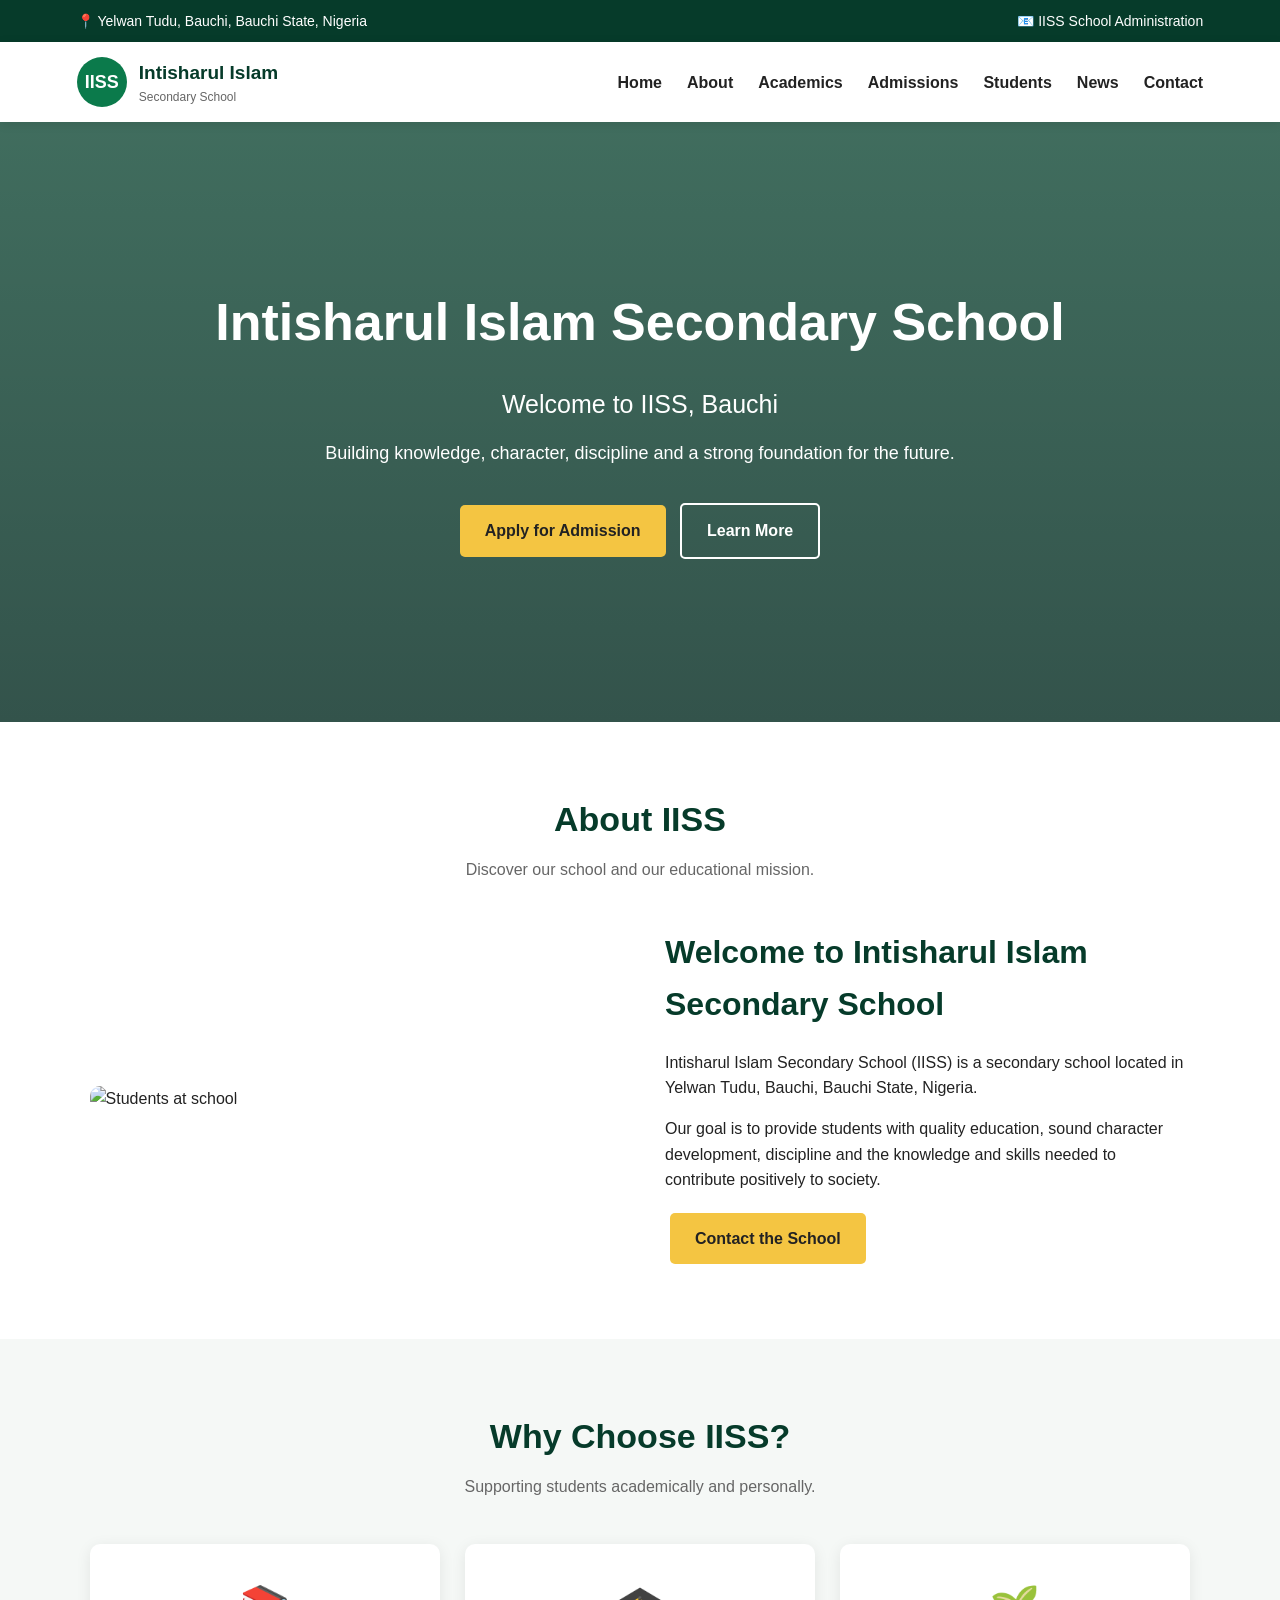
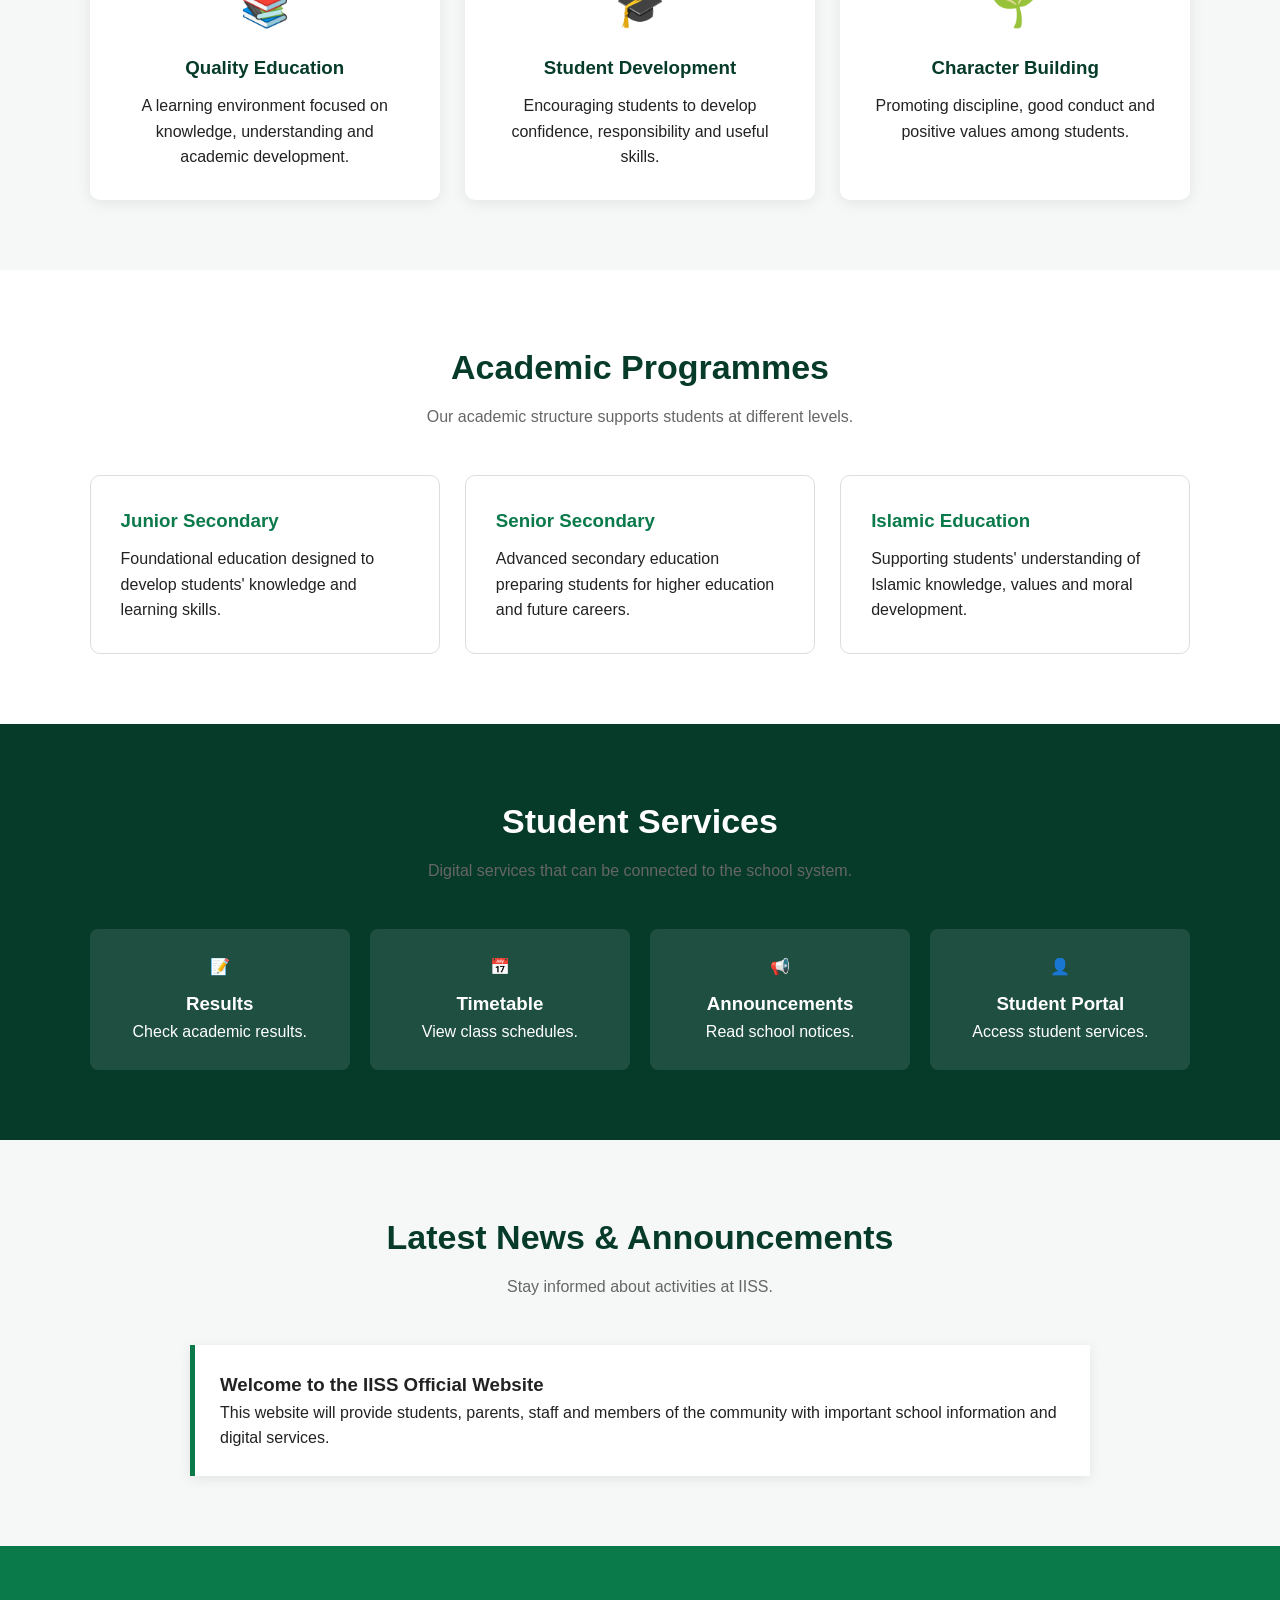
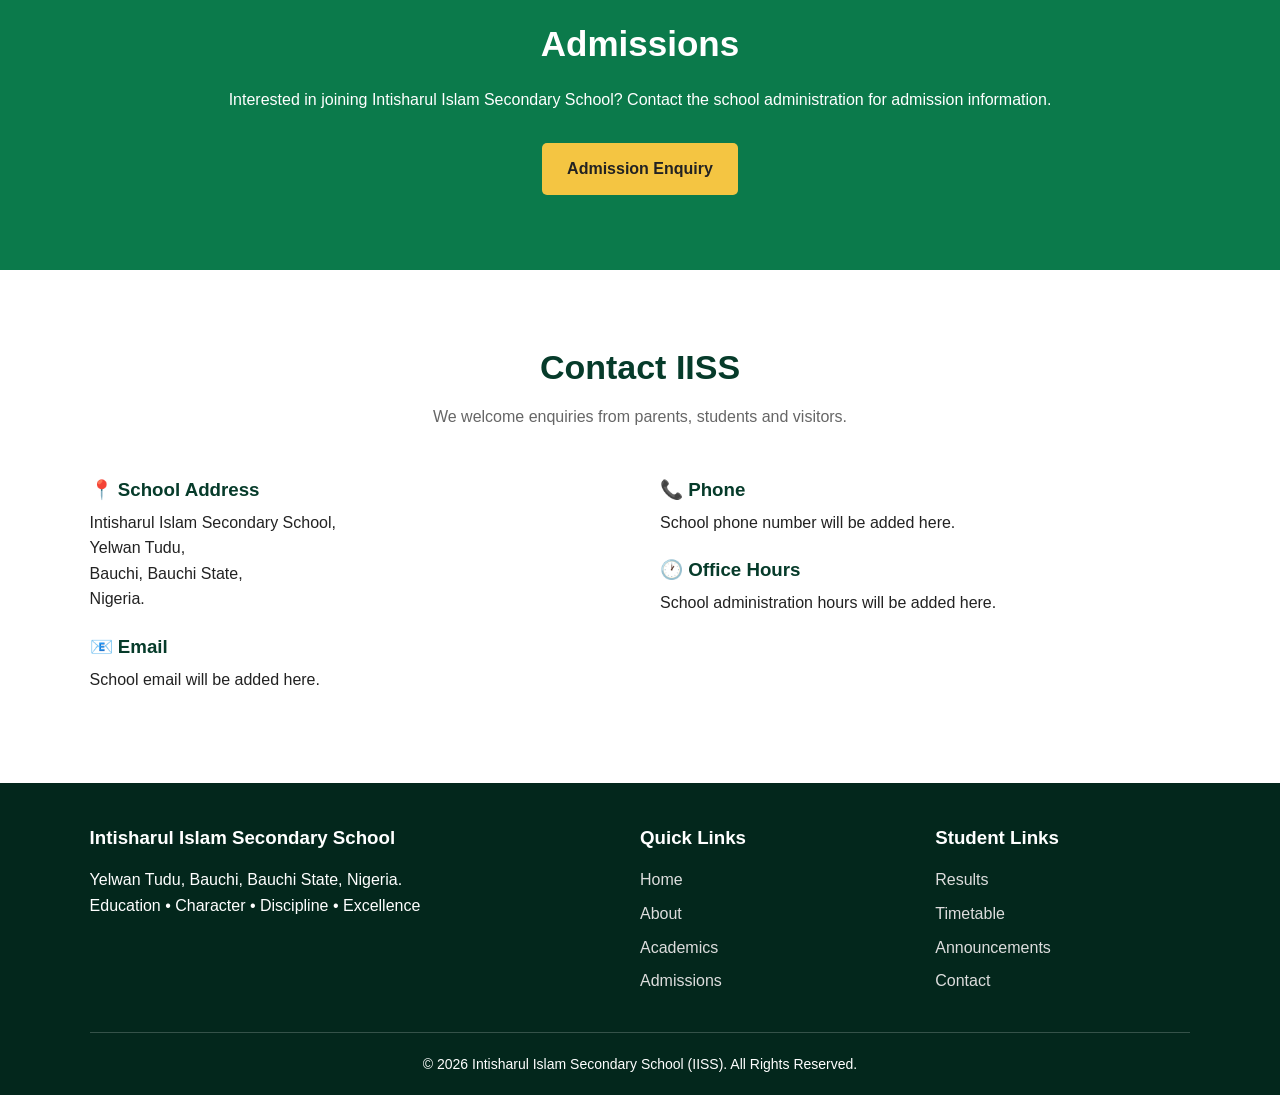
==== index.html @ da1c84be "Create index.html" ====
<!DOCTYPE html>
<html lang="en">
<head>
    <meta charset="UTF-8">
    <meta name="viewport" content="width=device-width, initial-scale=1.0">

    <title>IISS | Intisharul Islam Secondary School</title>

    <style>
        * {
            margin: 0;
            padding: 0;
            box-sizing: border-box;
        }

        html {
            scroll-behavior: smooth;
        }

        body {
            font-family: Arial, sans-serif;
            line-height: 1.6;
            color: #222;
            background: #ffffff;
        }

        /* TOP BAR */
        .top-bar {
            background: #063b2a;
            color: white;
            padding: 10px 6%;
            display: flex;
            justify-content: space-between;
            align-items: center;
            font-size: 14px;
        }

        /* NAVIGATION */
        nav {
            background: white;
            padding: 15px 6%;
            display: flex;
            justify-content: space-between;
            align-items: center;
            box-shadow: 0 2px 10px rgba(0,0,0,0.1);
            position: sticky;
            top: 0;
            z-index: 1000;
        }

        .logo {
            display: flex;
            align-items: center;
            gap: 12px;
        }

        .logo-circle {
            width: 50px;
            height: 50px;
            border-radius: 50%;
            background: #0b7a4b;
            color: white;
            display: flex;
            justify-content: center;
            align-items: center;
            font-weight: bold;
            font-size: 18px;
        }

        .logo-text h2 {
            color: #063b2a;
            font-size: 19px;
        }

        .logo-text p {
            font-size: 12px;
            color: #666;
        }

        .nav-links {
            display: flex;
            list-style: none;
            gap: 25px;
        }

        .nav-links a {
            text-decoration: none;
            color: #222;
            font-weight: 600;
        }

        .nav-links a:hover {
            color: #0b7a4b;
        }

        /* HERO */
        .hero {
            min-height: 600px;
            background: linear-gradient(rgba(0,60,40,0.75), rgba(0,40,30,0.8)),
                        url("https://images.unsplash.com/photo-1562774053-701939374585?auto=format&fit=crop&w=1600&q=80");
            background-size: cover;
            background-position: center;
            display: flex;
            align-items: center;
            text-align: center;
            color: white;
            padding: 60px 20px;
        }

        .hero-content {
            max-width: 850px;
            margin: auto;
        }

        .hero h1 {
            font-size: 52px;
            margin-bottom: 20px;
        }

        .hero h2 {
            font-size: 25px;
            margin-bottom: 15px;
            font-weight: normal;
        }

        .hero p {
            font-size: 18px;
            margin-bottom: 30px;
        }

        .btn {
            display: inline-block;
            padding: 13px 25px;
            margin: 5px;
            border-radius: 5px;
            text-decoration: none;
            font-weight: bold;
        }

        .btn-primary {
            background: #f4c542;
            color: #222;
        }

        .btn-secondary {
            border: 2px solid white;
            color: white;
        }

        /* GENERAL SECTIONS */
        section {
            padding: 70px 7%;
        }

        .section-title {
            text-align: center;
            margin-bottom: 45px;
        }

        .section-title h2 {
            color: #063b2a;
            font-size: 34px;
            margin-bottom: 10px;
        }

        .section-title p {
            color: #666;
        }

        /* ABOUT */
        .about {
            display: grid;
            grid-template-columns: 1fr 1fr;
            gap: 50px;
            align-items: center;
        }

        .about-image img {
            width: 100%;
            border-radius: 10px;
        }

        .about-text h2 {
            color: #063b2a;
            margin-bottom: 20px;
            font-size: 32px;
        }

        .about-text p {
            margin-bottom: 15px;
        }

        /* FEATURES */
        .features {
            background: #f5f8f6;
        }

        .feature-grid {
            display: grid;
            grid-template-columns: repeat(3, 1fr);
            gap: 25px;
        }

        .feature-card {
            background: white;
            padding: 30px;
            border-radius: 10px;
            text-align: center;
            box-shadow: 0 3px 15px rgba(0,0,0,0.08);
        }

        .feature-card .icon {
            font-size: 40px;
            margin-bottom: 15px;
        }

        .feature-card h3 {
            color: #063b2a;
            margin-bottom: 10px;
        }

        /* ACADEMICS */
        .academic-grid {
            display: grid;
            grid-template-columns: repeat(3, 1fr);
            gap: 25px;
        }

        .academic-card {
            padding: 30px;
            border: 1px solid #ddd;
            border-radius: 10px;
        }

        .academic-card h3 {
            color: #0b7a4b;
            margin-bottom: 10px;
        }

        /* SERVICES */
        .services {
            background: #063b2a;
            color: white;
        }

        .services .section-title h2 {
            color: white;
        }

        .service-grid {
            display: grid;
            grid-template-columns: repeat(4, 1fr);
            gap: 20px;
        }

        .service-card {
            background: rgba(255,255,255,0.1);
            padding: 25px;
            text-align: center;
            border-radius: 8px;
        }

        .service-card h3 {
            margin-top: 10px;
        }

        /* ANNOUNCEMENT */
        .announcement {
            background: #f5f8f6;
        }

        .announcement-box {
            max-width: 900px;
            margin: auto;
            background: white;
            padding: 25px;
            border-left: 5px solid #0b7a4b;
            box-shadow: 0 3px 12px rgba(0,0,0,0.08);
        }

        /* ADMISSION */
        .admission {
            background: #0b7a4b;
            color: white;
            text-align: center;
        }

        .admission h2 {
            font-size: 35px;
            margin-bottom: 15px;
        }

        /* CONTACT */
        .contact-grid {
            display: grid;
            grid-template-columns: 1fr 1fr;
            gap: 40px;
        }

        .contact-item {
            margin-bottom: 20px;
        }

        .contact-item h3 {
            color: #063b2a;
            margin-bottom: 5px;
        }

        /* FOOTER */
        footer {
            background: #03271c;
            color: white;
            padding: 40px 7% 20px;
        }

        .footer-grid {
            display: grid;
            grid-template-columns: 2fr 1fr 1fr;
            gap: 40px;
        }

        footer h3 {
            margin-bottom: 15px;
        }

        footer ul {
            list-style: none;
        }

        footer li {
            margin-bottom: 8px;
        }

        footer a {
            color: #ddd;
            text-decoration: none;
        }

        .copyright {
            text-align: center;
            border-top: 1px solid rgba(255,255,255,0.2);
            margin-top: 30px;
            padding-top: 20px;
            font-size: 14px;
        }

        /* MOBILE */
        @media (max-width: 800px) {

            .top-bar {
                flex-direction: column;
                gap: 5px;
                text-align: center;
            }

            nav {
                padding: 12px 4%;
            }

            .nav-links {
                display: none;
            }

            .hero {
                min-height: 520px;
            }

            .hero h1 {
                font-size: 35px;
            }

            .hero h2 {
                font-size: 20px;
            }

            .about,
            .contact-grid {
                grid-template-columns: 1fr;
            }

            .feature-grid,
            .academic-grid {
                grid-template-columns: 1fr;
            }

            .service-grid {
                grid-template-columns: 1fr 1fr;
            }

            .footer-grid {
                grid-template-columns: 1fr;
            }

            section {
                padding: 50px 5%;
            }
        }
    </style>
</head>

<body>

    <!-- TOP BAR -->
    <div class="top-bar">
        <div>📍 Yelwan Tudu, Bauchi, Bauchi State, Nigeria</div>
        <div>📧 IISS School Administration</div>
    </div>

    <!-- NAVIGATION -->
    <nav>
        <div class="logo">
            <div class="logo-circle">IISS</div>
            <div class="logo-text">
                <h2>Intisharul Islam</h2>
                <p>Secondary School</p>
            </div>
        </div>

        <ul class="nav-links">
            <li><a href="#home">Home</a></li>
            <li><a href="#about">About</a></li>
            <li><a href="#academics">Academics</a></li>
            <li><a href="#admission">Admissions</a></li>
            <li><a href="#services">Students</a></li>
            <li><a href="#news">News</a></li>
            <li><a href="#contact">Contact</a></li>
        </ul>
    </nav>

    <!-- HERO -->
    <section class="hero" id="home">
        <div class="hero-content">

            <h1>Intisharul Islam Secondary School</h1>

            <h2>Welcome to IISS, Bauchi</h2>

            <p>
                Building knowledge, character, discipline and a strong foundation
                for the future.
            </p>

            <a href="#admission" class="btn btn-primary">
                Apply for Admission
            </a>

            <a href="#about" class="btn btn-secondary">
                Learn More
            </a>

        </div>
    </section>

    <!-- ABOUT -->
    <section id="about">

        <div class="section-title">
            <h2>About IISS</h2>
            <p>Discover our school and our educational mission.</p>
        </div>

        <div class="about">

            <div class="about-image">
                <img src="https://images.unsplash.com/photo-1523050854058-8df90110c9f1?auto=format&fit=crop&w=1000&q=80"
                     alt="Students at school">
            </div>

            <div class="about-text">
                <h2>Welcome to Intisharul Islam Secondary School</h2>

                <p>
                    Intisharul Islam Secondary School (IISS) is a secondary
                    school located in Yelwan Tudu, Bauchi, Bauchi State, Nigeria.
                </p>

                <p>
                    Our goal is to provide students with quality education,
                    sound character development, discipline and the knowledge
                    and skills needed to contribute positively to society.
                </p>

                <a href="#contact" class="btn btn-primary">
                    Contact the School
                </a>
            </div>

        </div>
    </section>

    <!-- WHY CHOOSE IISS -->
    <section class="features">

        <div class="section-title">
            <h2>Why Choose IISS?</h2>
            <p>Supporting students academically and personally.</p>
        </div>

        <div class="feature-grid">

            <div class="feature-card">
                <div class="icon">📚</div>
                <h3>Quality Education</h3>
                <p>
                    A learning environment focused on knowledge,
                    understanding and academic development.
                </p>
            </div>

            <div class="feature-card">
                <div class="icon">🎓</div>
                <h3>Student Development</h3>
                <p>
                    Encouraging students to develop confidence,
                    responsibility and useful skills.
                </p>
            </div>

            <div class="feature-card">
                <div class="icon">🌱</div>
                <h3>Character Building</h3>
                <p>
                    Promoting discipline, good conduct and positive
                    values among students.
                </p>
            </div>

        </div>
    </section>

    <!-- ACADEMICS -->
    <section id="academics">

        <div class="section-title">
            <h2>Academic Programmes</h2>
            <p>Our academic structure supports students at different levels.</p>
        </div>

        <div class="academic-grid">

            <div class="academic-card">
                <h3>Junior Secondary</h3>
                <p>
                    Foundational education designed to develop students'
                    knowledge and learning skills.
                </p>
            </div>

            <div class="academic-card">
                <h3>Senior Secondary</h3>
                <p>
                    Advanced secondary education preparing students for
                    higher education and future careers.
                </p>
            </div>

            <div class="academic-card">
                <h3>Islamic Education</h3>
                <p>
                    Supporting students' understanding of Islamic knowledge,
                    values and moral development.
                </p>
            </div>

        </div>
    </section>

    <!-- STUDENT SERVICES -->
    <section class="services" id="services">

        <div class="section-title">
            <h2>Student Services</h2>
            <p>Digital services that can be connected to the school system.</p>
        </div>

        <div class="service-grid">

            <div class="service-card">
                <div>📝</div>
                <h3>Results</h3>
                <p>Check academic results.</p>
            </div>

            <div class="service-card">
                <div>📅</div>
                <h3>Timetable</h3>
                <p>View class schedules.</p>
            </div>

            <div class="service-card">
                <div>📢</div>
                <h3>Announcements</h3>
                <p>Read school notices.</p>
            </div>

            <div class="service-card">
                <div>👤</div>
                <h3>Student Portal</h3>
                <p>Access student services.</p>
            </div>

        </div>
    </section>

    <!-- NEWS -->
    <section class="announcement" id="news">

        <div class="section-title">
            <h2>Latest News & Announcements</h2>
            <p>Stay informed about activities at IISS.</p>
        </div>

        <div class="announcement-box">

            <h3>Welcome to the IISS Official Website</h3>

            <p>
                This website will provide students, parents, staff and
                members of the community with important school information
                and digital services.
            </p>

        </div>
    </section>

    <!-- ADMISSION -->
    <section class="admission" id="admission">

        <h2>Admissions</h2>

        <p>
            Interested in joining Intisharul Islam Secondary School?
            Contact the school administration for admission information.
        </p>

        <br>

        <a href="#contact" class="btn btn-primary">
            Admission Enquiry
        </a>

    </section>

    <!-- CONTACT -->
    <section id="contact">

        <div class="section-title">
            <h2>Contact IISS</h2>
            <p>We welcome enquiries from parents, students and visitors.</p>
        </div>

        <div class="contact-grid">

            <div>

                <div class="contact-item">
                    <h3>📍 School Address</h3>
                    <p>
                        Intisharul Islam Secondary School,<br>
                        Yelwan Tudu,<br>
                        Bauchi, Bauchi State,<br>
                        Nigeria.
                    </p>
                </div>

                <div class="contact-item">
                    <h3>📧 Email</h3>
                    <p>School email will be added here.</p>
                </div>

            </div>

            <div>

                <div class="contact-item">
                    <h3>📞 Phone</h3>
                    <p>School phone number will be added here.</p>
                </div>

                <div class="contact-item">
                    <h3>🕐 Office Hours</h3>
                    <p>School administration hours will be added here.</p>
                </div>

            </div>

        </div>

    </section>

    <!-- FOOTER -->
    <footer>

        <div class="footer-grid">

            <div>
                <h3>Intisharul Islam Secondary School</h3>
                <p>
                    Yelwan Tudu, Bauchi, Bauchi State, Nigeria.
                </p>
                <p>
                    Education • Character • Discipline • Excellence
                </p>
            </div>

            <div>
                <h3>Quick Links</h3>

                <ul>
                    <li><a href="#home">Home</a></li>
                    <li><a href="#about">About</a></li>
                    <li><a href="#academics">Academics</a></li>
                    <li><a href="#admission">Admissions</a></li>
                </ul>
            </div>

            <div>
                <h3>Student Links</h3>

                <ul>
                    <li><a href="#services">Results</a></li>
                    <li><a href="#services">Timetable</a></li>
                    <li><a href="#news">Announcements</a></li>
                    <li><a href="#contact">Contact</a></li>
                </ul>
            </div>

        </div>

        <div class="copyright">
            © 2026 Intisharul Islam Secondary School (IISS). All Rights Reserved.
        </div>

    </footer>

</body>
</html>
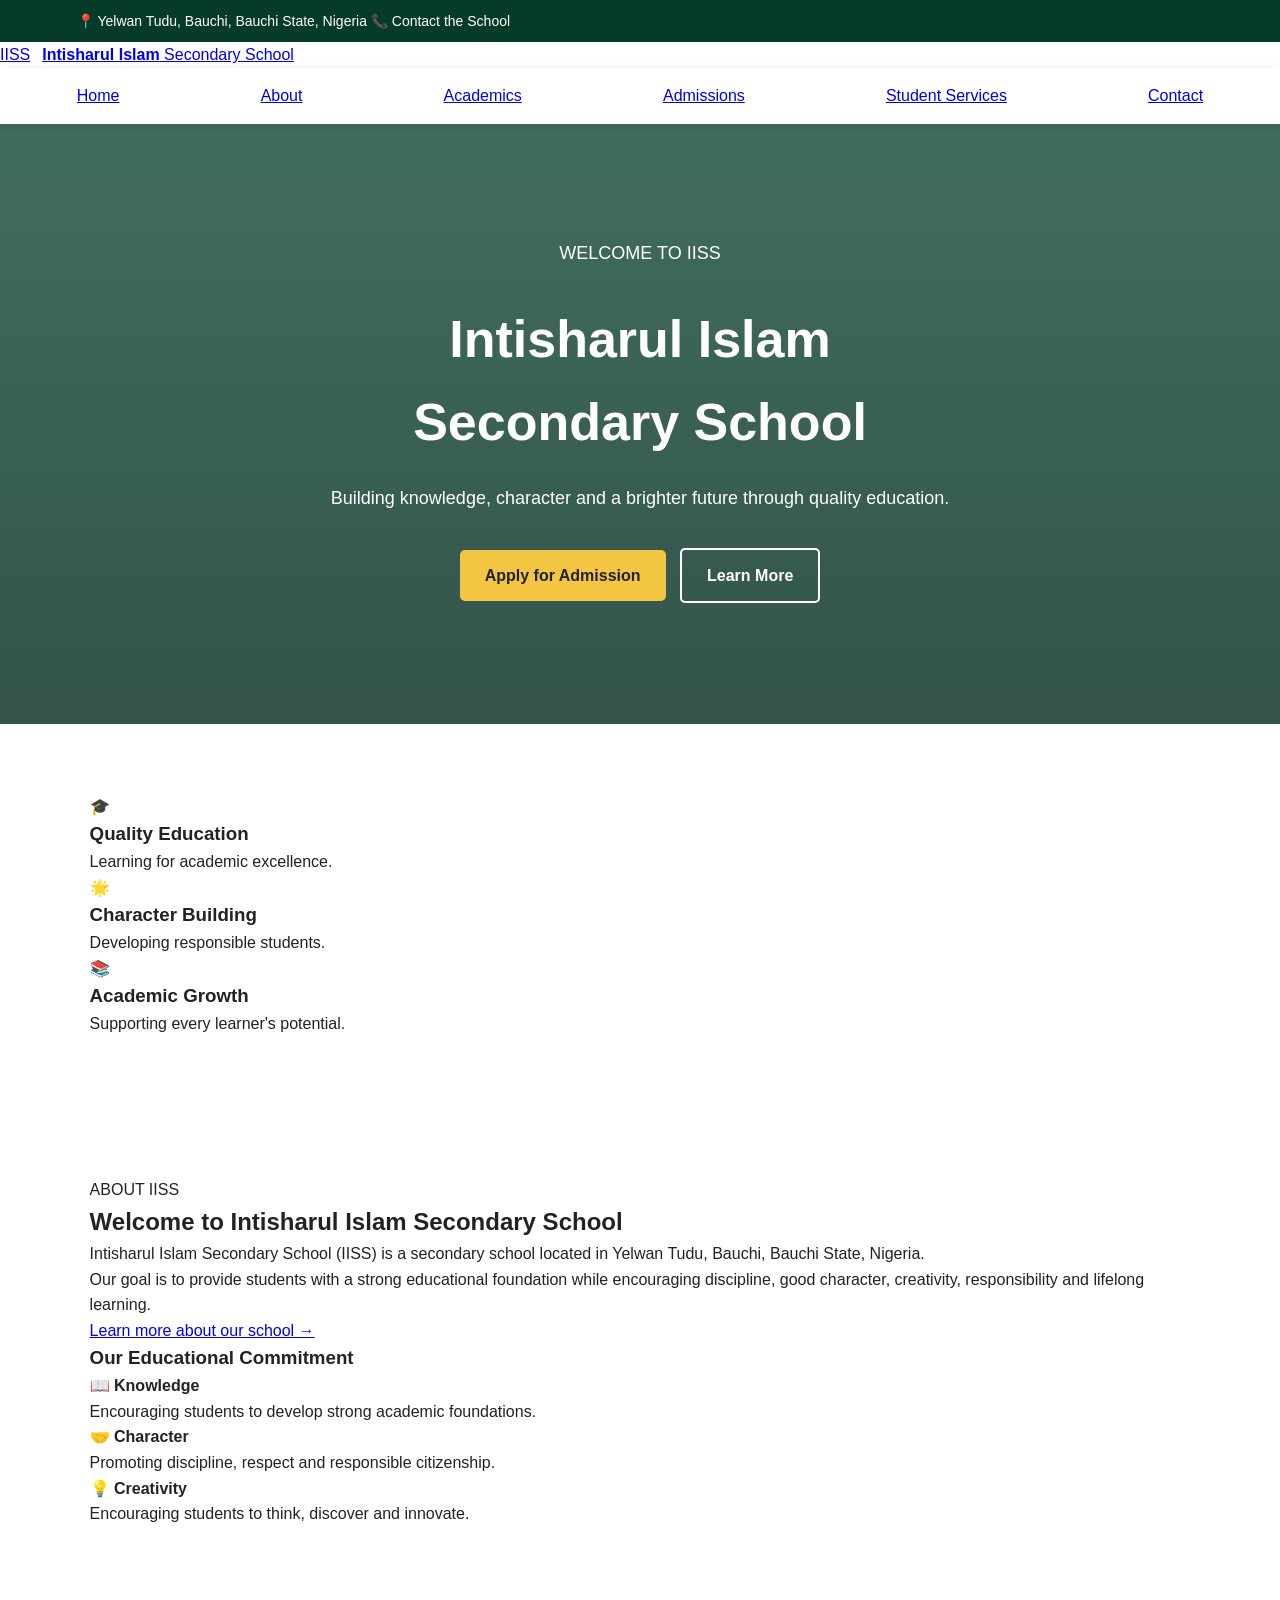
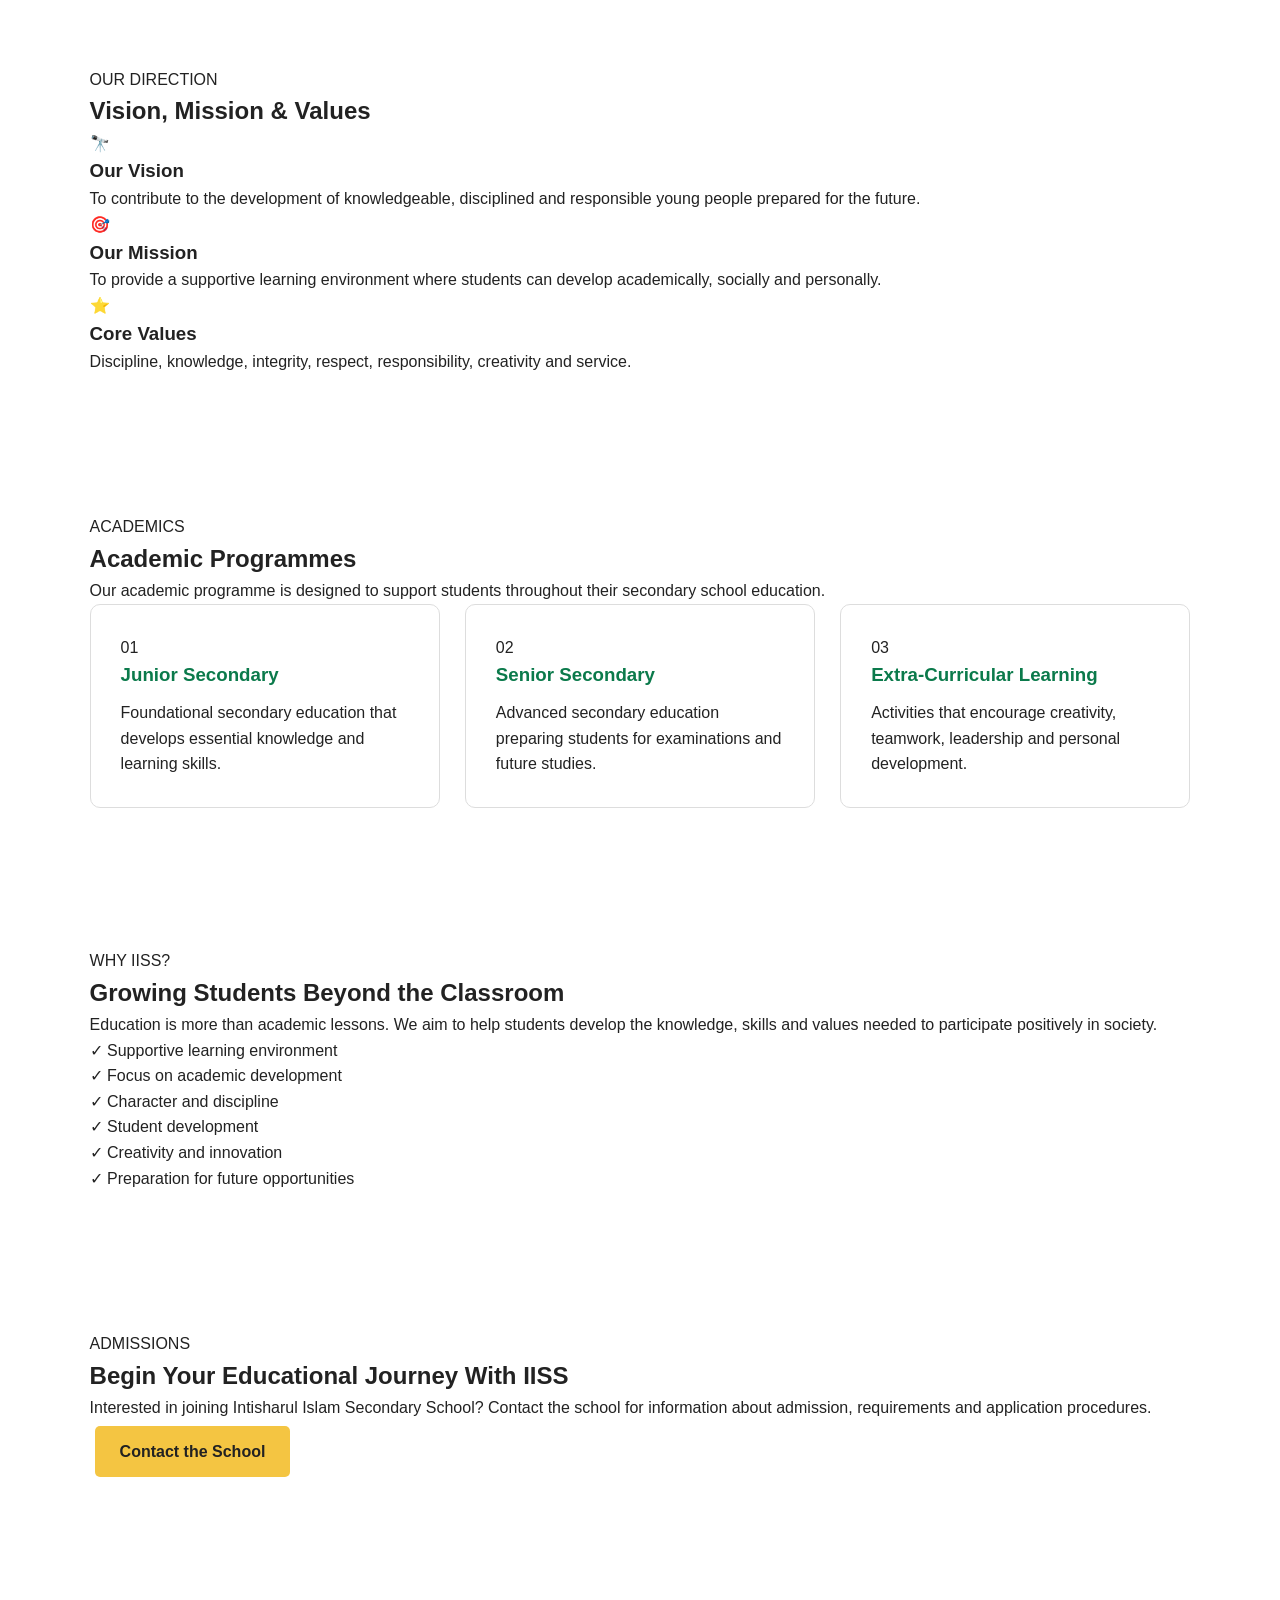
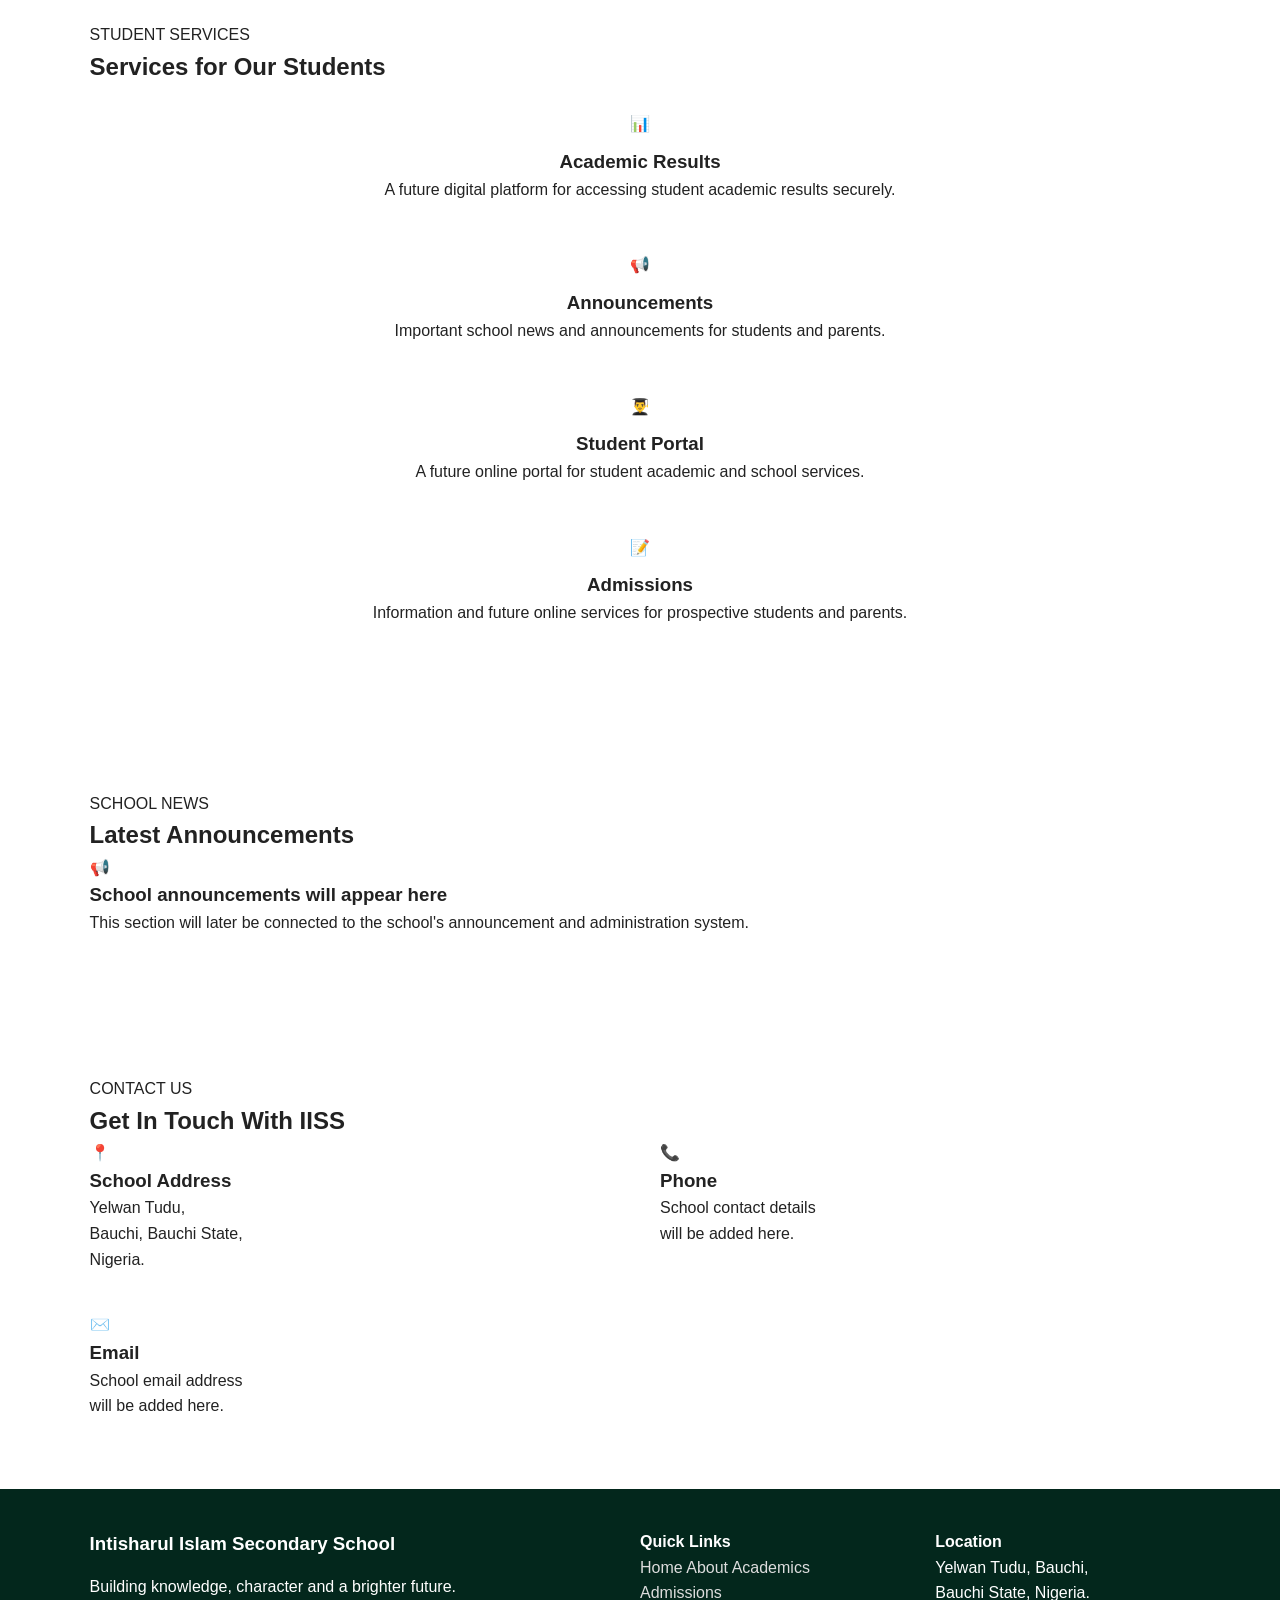
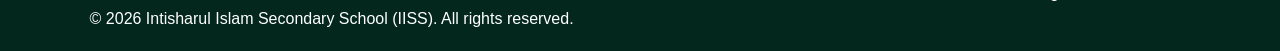
==== commit 14005dd6: "Update index.html" ====
--- a/index.html
+++ b/index.html
@@ -3,735 +3,454 @@
 <head>
     <meta charset="UTF-8">
     <meta name="viewport" content="width=device-width, initial-scale=1.0">
-
-    <title>IISS | Intisharul Islam Secondary School</title>
-
-    <style>
-        * {
-            margin: 0;
-            padding: 0;
-            box-sizing: border-box;
-        }
-
-        html {
-            scroll-behavior: smooth;
-        }
-
-        body {
-            font-family: Arial, sans-serif;
-            line-height: 1.6;
-            color: #222;
-            background: #ffffff;
-        }
-
-        /* TOP BAR */
-        .top-bar {
-            background: #063b2a;
-            color: white;
-            padding: 10px 6%;
-            display: flex;
-            justify-content: space-between;
-            align-items: center;
-            font-size: 14px;
-        }
-
-        /* NAVIGATION */
-        nav {
-            background: white;
-            padding: 15px 6%;
-            display: flex;
-            justify-content: space-between;
-            align-items: center;
-            box-shadow: 0 2px 10px rgba(0,0,0,0.1);
-            position: sticky;
-            top: 0;
-            z-index: 1000;
-        }
-
-        .logo {
-            display: flex;
-            align-items: center;
-            gap: 12px;
-        }
-
-        .logo-circle {
-            width: 50px;
-            height: 50px;
-            border-radius: 50%;
-            background: #0b7a4b;
-            color: white;
-            display: flex;
-            justify-content: center;
-            align-items: center;
-            font-weight: bold;
-            font-size: 18px;
-        }
-
-        .logo-text h2 {
-            color: #063b2a;
-            font-size: 19px;
-        }
-
-        .logo-text p {
-            font-size: 12px;
-            color: #666;
-        }
-
-        .nav-links {
-            display: flex;
-            list-style: none;
-            gap: 25px;
-        }
-
-        .nav-links a {
-            text-decoration: none;
-            color: #222;
-            font-weight: 600;
-        }
-
-        .nav-links a:hover {
-            color: #0b7a4b;
-        }
-
-        /* HERO */
-        .hero {
-            min-height: 600px;
-            background: linear-gradient(rgba(0,60,40,0.75), rgba(0,40,30,0.8)),
-                        url("https://images.unsplash.com/photo-1562774053-701939374585?auto=format&fit=crop&w=1600&q=80");
-            background-size: cover;
-            background-position: center;
-            display: flex;
-            align-items: center;
-            text-align: center;
-            color: white;
-            padding: 60px 20px;
-        }
-
-        .hero-content {
-            max-width: 850px;
-            margin: auto;
-        }
-
-        .hero h1 {
-            font-size: 52px;
-            margin-bottom: 20px;
-        }
-
-        .hero h2 {
-            font-size: 25px;
-            margin-bottom: 15px;
-            font-weight: normal;
-        }
-
-        .hero p {
-            font-size: 18px;
-            margin-bottom: 30px;
-        }
-
-        .btn {
-            display: inline-block;
-            padding: 13px 25px;
-            margin: 5px;
-            border-radius: 5px;
-            text-decoration: none;
-            font-weight: bold;
-        }
-
-        .btn-primary {
-            background: #f4c542;
-            color: #222;
-        }
-
-        .btn-secondary {
-            border: 2px solid white;
-            color: white;
-        }
-
-        /* GENERAL SECTIONS */
-        section {
-            padding: 70px 7%;
-        }
-
-        .section-title {
-            text-align: center;
-            margin-bottom: 45px;
-        }
-
-        .section-title h2 {
-            color: #063b2a;
-            font-size: 34px;
-            margin-bottom: 10px;
-        }
-
-        .section-title p {
-            color: #666;
-        }
-
-        /* ABOUT */
-        .about {
-            display: grid;
-            grid-template-columns: 1fr 1fr;
-            gap: 50px;
-            align-items: center;
-        }
-
-        .about-image img {
-            width: 100%;
-            border-radius: 10px;
-        }
-
-        .about-text h2 {
-            color: #063b2a;
-            margin-bottom: 20px;
-            font-size: 32px;
-        }
-
-        .about-text p {
-            margin-bottom: 15px;
-        }
-
-        /* FEATURES */
-        .features {
-            background: #f5f8f6;
-        }
-
-        .feature-grid {
-            display: grid;
-            grid-template-columns: repeat(3, 1fr);
-            gap: 25px;
-        }
-
-        .feature-card {
-            background: white;
-            padding: 30px;
-            border-radius: 10px;
-            text-align: center;
-            box-shadow: 0 3px 15px rgba(0,0,0,0.08);
-        }
-
-        .feature-card .icon {
-            font-size: 40px;
-            margin-bottom: 15px;
-        }
-
-        .feature-card h3 {
-            color: #063b2a;
-            margin-bottom: 10px;
-        }
-
-        /* ACADEMICS */
-        .academic-grid {
-            display: grid;
-            grid-template-columns: repeat(3, 1fr);
-            gap: 25px;
-        }
-
-        .academic-card {
-            padding: 30px;
-            border: 1px solid #ddd;
-            border-radius: 10px;
-        }
-
-        .academic-card h3 {
-            color: #0b7a4b;
-            margin-bottom: 10px;
-        }
-
-        /* SERVICES */
-        .services {
-            background: #063b2a;
-            color: white;
-        }
-
-        .services .section-title h2 {
-            color: white;
-        }
-
-        .service-grid {
-            display: grid;
-            grid-template-columns: repeat(4, 1fr);
-            gap: 20px;
-        }
-
-        .service-card {
-            background: rgba(255,255,255,0.1);
-            padding: 25px;
-            text-align: center;
-            border-radius: 8px;
-        }
-
-        .service-card h3 {
-            margin-top: 10px;
-        }
-
-        /* ANNOUNCEMENT */
-        .announcement {
-            background: #f5f8f6;
-        }
-
-        .announcement-box {
-            max-width: 900px;
-            margin: auto;
-            background: white;
-            padding: 25px;
-            border-left: 5px solid #0b7a4b;
-            box-shadow: 0 3px 12px rgba(0,0,0,0.08);
-        }
-
-        /* ADMISSION */
-        .admission {
-            background: #0b7a4b;
-            color: white;
-            text-align: center;
-        }
-
-        .admission h2 {
-            font-size: 35px;
-            margin-bottom: 15px;
-        }
-
-        /* CONTACT */
-        .contact-grid {
-            display: grid;
-            grid-template-columns: 1fr 1fr;
-            gap: 40px;
-        }
-
-        .contact-item {
-            margin-bottom: 20px;
-        }
-
-        .contact-item h3 {
-            color: #063b2a;
-            margin-bottom: 5px;
-        }
-
-        /* FOOTER */
-        footer {
-            background: #03271c;
-            color: white;
-            padding: 40px 7% 20px;
-        }
-
-        .footer-grid {
-            display: grid;
-            grid-template-columns: 2fr 1fr 1fr;
-            gap: 40px;
-        }
-
-        footer h3 {
-            margin-bottom: 15px;
-        }
-
-        footer ul {
-            list-style: none;
-        }
-
-        footer li {
-            margin-bottom: 8px;
-        }
-
-        footer a {
-            color: #ddd;
-            text-decoration: none;
-        }
-
-        .copyright {
-            text-align: center;
-            border-top: 1px solid rgba(255,255,255,0.2);
-            margin-top: 30px;
-            padding-top: 20px;
-            font-size: 14px;
-        }
-
-        /* MOBILE */
-        @media (max-width: 800px) {
-
-            .top-bar {
-                flex-direction: column;
-                gap: 5px;
-                text-align: center;
-            }
-
-            nav {
-                padding: 12px 4%;
-            }
-
-            .nav-links {
-                display: none;
-            }
-
-            .hero {
-                min-height: 520px;
-            }
-
-            .hero h1 {
-                font-size: 35px;
-            }
-
-            .hero h2 {
-                font-size: 20px;
-            }
-
-            .about,
-            .contact-grid {
-                grid-template-columns: 1fr;
-            }
-
-            .feature-grid,
-            .academic-grid {
-                grid-template-columns: 1fr;
-            }
-
-            .service-grid {
-                grid-template-columns: 1fr 1fr;
-            }
-
-            .footer-grid {
-                grid-template-columns: 1fr;
-            }
-
-            section {
-                padding: 50px 5%;
-            }
-        }
-    </style>
+    <meta name="description" content="Intisharul Islam Secondary School - Quality secondary education in Yelwan Tudu, Bauchi, Nigeria.">
+    <title>Intisharul Islam Secondary School | IISS</title>
+
+    <link rel="stylesheet" href="style.css">
 </head>
 
 <body>
 
     <!-- TOP BAR -->
     <div class="top-bar">
-        <div>📍 Yelwan Tudu, Bauchi, Bauchi State, Nigeria</div>
-        <div>📧 IISS School Administration</div>
+        <div class="container">
+            <span>📍 Yelwan Tudu, Bauchi, Bauchi State, Nigeria</span>
+            <span>📞 Contact the School</span>
+        </div>
     </div>
 
-    <!-- NAVIGATION -->
-    <nav>
-        <div class="logo">
-            <div class="logo-circle">IISS</div>
-            <div class="logo-text">
-                <h2>Intisharul Islam</h2>
-                <p>Secondary School</p>
-            </div>
-        </div>
-
-        <ul class="nav-links">
-            <li><a href="#home">Home</a></li>
-            <li><a href="#about">About</a></li>
-            <li><a href="#academics">Academics</a></li>
-            <li><a href="#admission">Admissions</a></li>
-            <li><a href="#services">Students</a></li>
-            <li><a href="#news">News</a></li>
-            <li><a href="#contact">Contact</a></li>
-        </ul>
-    </nav>
+    <!-- HEADER -->
+    <header class="header">
+        <div class="container nav-container">
+
+            <a href="#home" class="logo">
+                <div class="logo-icon">IISS</div>
+                <div class="logo-text">
+                    <strong>Intisharul Islam</strong>
+                    <span>Secondary School</span>
+                </div>
+            </a>
+
+            <nav class="navbar">
+                <a href="#home">Home</a>
+                <a href="#about">About</a>
+                <a href="#academics">Academics</a>
+                <a href="#admissions">Admissions</a>
+                <a href="#services">Student Services</a>
+                <a href="#contact">Contact</a>
+            </nav>
+
+        </div>
+    </header>
 
     <!-- HERO -->
-    <section class="hero" id="home">
-        <div class="hero-content">
-
-            <h1>Intisharul Islam Secondary School</h1>
-
-            <h2>Welcome to IISS, Bauchi</h2>
+    <section id="home" class="hero">
+        <div class="hero-overlay"></div>
+
+        <div class="container hero-content">
+            <p class="hero-label">WELCOME TO IISS</p>
+
+            <h1>
+                Intisharul Islam<br>
+                <span>Secondary School</span>
+            </h1>
+
+            <p class="hero-text">
+                Building knowledge, character and a brighter future
+                through quality education.
+            </p>
+
+            <div class="hero-buttons">
+                <a href="#admissions" class="btn btn-primary">
+                    Apply for Admission
+                </a>
+
+                <a href="#about" class="btn btn-secondary">
+                    Learn More
+                </a>
+            </div>
+        </div>
+    </section>
+
+    <!-- QUICK INFORMATION -->
+    <section class="quick-info">
+        <div class="container quick-grid">
+
+            <div class="info-card">
+                <div class="info-icon">🎓</div>
+                <div>
+                    <h3>Quality Education</h3>
+                    <p>Learning for academic excellence.</p>
+                </div>
+            </div>
+
+            <div class="info-card">
+                <div class="info-icon">🌟</div>
+                <div>
+                    <h3>Character Building</h3>
+                    <p>Developing responsible students.</p>
+                </div>
+            </div>
+
+            <div class="info-card">
+                <div class="info-icon">📚</div>
+                <div>
+                    <h3>Academic Growth</h3>
+                    <p>Supporting every learner's potential.</p>
+                </div>
+            </div>
+
+        </div>
+    </section>
+
+    <!-- ABOUT -->
+    <section id="about" class="section">
+        <div class="container two-column">
+
+            <div>
+                <p class="section-label">ABOUT IISS</p>
+
+                <h2>Welcome to Intisharul Islam Secondary School</h2>
+
+                <p>
+                    Intisharul Islam Secondary School (IISS) is a secondary
+                    school located in Yelwan Tudu, Bauchi, Bauchi State,
+                    Nigeria.
+                </p>
+
+                <p>
+                    Our goal is to provide students with a strong educational
+                    foundation while encouraging discipline, good character,
+                    creativity, responsibility and lifelong learning.
+                </p>
+
+                <a href="#contact" class="text-link">
+                    Learn more about our school →
+                </a>
+            </div>
+
+            <div class="about-box">
+                <h3>Our Educational Commitment</h3>
+
+                <div class="commitment">
+                    <strong>📖 Knowledge</strong>
+                    <p>Encouraging students to develop strong academic foundations.</p>
+                </div>
+
+                <div class="commitment">
+                    <strong>🤝 Character</strong>
+                    <p>Promoting discipline, respect and responsible citizenship.</p>
+                </div>
+
+                <div class="commitment">
+                    <strong>💡 Creativity</strong>
+                    <p>Encouraging students to think, discover and innovate.</p>
+                </div>
+            </div>
+
+        </div>
+    </section>
+
+    <!-- VISION & MISSION -->
+    <section class="values-section">
+        <div class="container">
+
+            <div class="section-heading">
+                <p class="section-label">OUR DIRECTION</p>
+                <h2>Vision, Mission & Values</h2>
+            </div>
+
+            <div class="values-grid">
+
+                <div class="value-card">
+                    <div class="value-icon">🔭</div>
+                    <h3>Our Vision</h3>
+                    <p>
+                        To contribute to the development of knowledgeable,
+                        disciplined and responsible young people prepared
+                        for the future.
+                    </p>
+                </div>
+
+                <div class="value-card">
+                    <div class="value-icon">🎯</div>
+                    <h3>Our Mission</h3>
+                    <p>
+                        To provide a supportive learning environment where
+                        students can develop academically, socially and
+                        personally.
+                    </p>
+                </div>
+
+                <div class="value-card">
+                    <div class="value-icon">⭐</div>
+                    <h3>Core Values</h3>
+                    <p>
+                        Discipline, knowledge, integrity, respect,
+                        responsibility, creativity and service.
+                    </p>
+                </div>
+
+            </div>
+
+        </div>
+    </section>
+
+    <!-- ACADEMICS -->
+    <section id="academics" class="section">
+        <div class="container">
+
+            <div class="section-heading">
+                <p class="section-label">ACADEMICS</p>
+                <h2>Academic Programmes</h2>
+                <p>
+                    Our academic programme is designed to support students
+                    throughout their secondary school education.
+                </p>
+            </div>
+
+            <div class="academic-grid">
+
+                <div class="academic-card">
+                    <div class="card-number">01</div>
+                    <h3>Junior Secondary</h3>
+                    <p>
+                        Foundational secondary education that develops
+                        essential knowledge and learning skills.
+                    </p>
+                </div>
+
+                <div class="academic-card">
+                    <div class="card-number">02</div>
+                    <h3>Senior Secondary</h3>
+                    <p>
+                        Advanced secondary education preparing students
+                        for examinations and future studies.
+                    </p>
+                </div>
+
+                <div class="academic-card">
+                    <div class="card-number">03</div>
+                    <h3>Extra-Curricular Learning</h3>
+                    <p>
+                        Activities that encourage creativity, teamwork,
+                        leadership and personal development.
+                    </p>
+                </div>
+
+            </div>
+
+        </div>
+    </section>
+
+    <!-- WHY CHOOSE US -->
+    <section class="why-section">
+        <div class="container two-column">
+
+            <div>
+                <p class="section-label">WHY IISS?</p>
+
+                <h2>Growing Students Beyond the Classroom</h2>
+
+                <p>
+                    Education is more than academic lessons. We aim to help
+                    students develop the knowledge, skills and values needed
+                    to participate positively in society.
+                </p>
+            </div>
+
+            <div class="check-list">
+
+                <div>✓ Supportive learning environment</div>
+                <div>✓ Focus on academic development</div>
+                <div>✓ Character and discipline</div>
+                <div>✓ Student development</div>
+                <div>✓ Creativity and innovation</div>
+                <div>✓ Preparation for future opportunities</div>
+
+            </div>
+
+        </div>
+    </section>
+
+    <!-- ADMISSIONS -->
+    <section id="admissions" class="admission-section">
+        <div class="container admission-content">
+
+            <p class="section-label">ADMISSIONS</p>
+
+            <h2>Begin Your Educational Journey With IISS</h2>
 
             <p>
-                Building knowledge, character, discipline and a strong foundation
-                for the future.
+                Interested in joining Intisharul Islam Secondary School?
+                Contact the school for information about admission,
+                requirements and application procedures.
             </p>
 
-            <a href="#admission" class="btn btn-primary">
-                Apply for Admission
+            <a href="#contact" class="btn btn-primary">
+                Contact the School
             </a>
 
-            <a href="#about" class="btn btn-secondary">
-                Learn More
-            </a>
-
-        </div>
-    </section>
-
-    <!-- ABOUT -->
-    <section id="about">
-
-        <div class="section-title">
-            <h2>About IISS</h2>
-            <p>Discover our school and our educational mission.</p>
-        </div>
-
-        <div class="about">
-
-            <div class="about-image">
-                <img src="https://images.unsplash.com/photo-1523050854058-8df90110c9f1?auto=format&fit=crop&w=1000&q=80"
-                     alt="Students at school">
-            </div>
-
-            <div class="about-text">
-                <h2>Welcome to Intisharul Islam Secondary School</h2>
-
-                <p>
-                    Intisharul Islam Secondary School (IISS) is a secondary
-                    school located in Yelwan Tudu, Bauchi, Bauchi State, Nigeria.
-                </p>
-
-                <p>
-                    Our goal is to provide students with quality education,
-                    sound character development, discipline and the knowledge
-                    and skills needed to contribute positively to society.
-                </p>
-
-                <a href="#contact" class="btn btn-primary">
-                    Contact the School
-                </a>
-            </div>
-
-        </div>
-    </section>
-
-    <!-- WHY CHOOSE IISS -->
-    <section class="features">
-
-        <div class="section-title">
-            <h2>Why Choose IISS?</h2>
-            <p>Supporting students academically and personally.</p>
-        </div>
-
-        <div class="feature-grid">
-
-            <div class="feature-card">
-                <div class="icon">📚</div>
-                <h3>Quality Education</h3>
-                <p>
-                    A learning environment focused on knowledge,
-                    understanding and academic development.
-                </p>
-            </div>
-
-            <div class="feature-card">
-                <div class="icon">🎓</div>
-                <h3>Student Development</h3>
-                <p>
-                    Encouraging students to develop confidence,
-                    responsibility and useful skills.
-                </p>
-            </div>
-
-            <div class="feature-card">
-                <div class="icon">🌱</div>
-                <h3>Character Building</h3>
-                <p>
-                    Promoting discipline, good conduct and positive
-                    values among students.
-                </p>
-            </div>
-
-        </div>
-    </section>
-
-    <!-- ACADEMICS -->
-    <section id="academics">
-
-        <div class="section-title">
-            <h2>Academic Programmes</h2>
-            <p>Our academic structure supports students at different levels.</p>
-        </div>
-
-        <div class="academic-grid">
-
-            <div class="academic-card">
-                <h3>Junior Secondary</h3>
-                <p>
-                    Foundational education designed to develop students'
-                    knowledge and learning skills.
-                </p>
-            </div>
-
-            <div class="academic-card">
-                <h3>Senior Secondary</h3>
-                <p>
-                    Advanced secondary education preparing students for
-                    higher education and future careers.
-                </p>
-            </div>
-
-            <div class="academic-card">
-                <h3>Islamic Education</h3>
-                <p>
-                    Supporting students' understanding of Islamic knowledge,
-                    values and moral development.
-                </p>
-            </div>
-
         </div>
     </section>
 
     <!-- STUDENT SERVICES -->
-    <section class="services" id="services">
-
-        <div class="section-title">
-            <h2>Student Services</h2>
-            <p>Digital services that can be connected to the school system.</p>
-        </div>
-
-        <div class="service-grid">
-
-            <div class="service-card">
-                <div>📝</div>
-                <h3>Results</h3>
-                <p>Check academic results.</p>
-            </div>
-
-            <div class="service-card">
-                <div>📅</div>
-                <h3>Timetable</h3>
-                <p>View class schedules.</p>
-            </div>
-
-            <div class="service-card">
-                <div>📢</div>
-                <h3>Announcements</h3>
-                <p>Read school notices.</p>
-            </div>
-
-            <div class="service-card">
-                <div>👤</div>
-                <h3>Student Portal</h3>
-                <p>Access student services.</p>
+    <section id="services" class="section">
+        <div class="container">
+
+            <div class="section-heading">
+                <p class="section-label">STUDENT SERVICES</p>
+                <h2>Services for Our Students</h2>
+            </div>
+
+            <div class="services-grid">
+
+                <div class="service-card">
+                    <span>📊</span>
+                    <h3>Academic Results</h3>
+                    <p>
+                        A future digital platform for accessing student
+                        academic results securely.
+                    </p>
+                </div>
+
+                <div class="service-card">
+                    <span>📢</span>
+                    <h3>Announcements</h3>
+                    <p>
+                        Important school news and announcements for students
+                        and parents.
+                    </p>
+                </div>
+
+                <div class="service-card">
+                    <span>👨‍🎓</span>
+                    <h3>Student Portal</h3>
+                    <p>
+                        A future online portal for student academic and
+                        school services.
+                    </p>
+                </div>
+
+                <div class="service-card">
+                    <span>📝</span>
+                    <h3>Admissions</h3>
+                    <p>
+                        Information and future online services for prospective
+                        students and parents.
+                    </p>
+                </div>
+
             </div>
 
         </div>
     </section>
 
     <!-- NEWS -->
-    <section class="announcement" id="news">
-
-        <div class="section-title">
-            <h2>Latest News & Announcements</h2>
-            <p>Stay informed about activities at IISS.</p>
-        </div>
-
-        <div class="announcement-box">
-
-            <h3>Welcome to the IISS Official Website</h3>
-
-            <p>
-                This website will provide students, parents, staff and
-                members of the community with important school information
-                and digital services.
-            </p>
-
-        </div>
-    </section>
-
-    <!-- ADMISSION -->
-    <section class="admission" id="admission">
-
-        <h2>Admissions</h2>
-
-        <p>
-            Interested in joining Intisharul Islam Secondary School?
-            Contact the school administration for admission information.
-        </p>
-
-        <br>
-
-        <a href="#contact" class="btn btn-primary">
-            Admission Enquiry
-        </a>
-
+    <section class="news-section">
+        <div class="container">
+
+            <div class="section-heading">
+                <p class="section-label">SCHOOL NEWS</p>
+                <h2>Latest Announcements</h2>
+            </div>
+
+            <div class="news-placeholder">
+                <div class="news-icon">📢</div>
+                <h3>School announcements will appear here</h3>
+                <p>
+                    This section will later be connected to the school's
+                    announcement and administration system.
+                </p>
+            </div>
+
+        </div>
     </section>
 
     <!-- CONTACT -->
-    <section id="contact">
-
-        <div class="section-title">
-            <h2>Contact IISS</h2>
-            <p>We welcome enquiries from parents, students and visitors.</p>
-        </div>
-
-        <div class="contact-grid">
-
-            <div>
-
-                <div class="contact-item">
-                    <h3>📍 School Address</h3>
-                    <p>
-                        Intisharul Islam Secondary School,<br>
+    <section id="contact" class="contact-section">
+        <div class="container">
+
+            <div class="section-heading">
+                <p class="section-label">CONTACT US</p>
+                <h2>Get In Touch With IISS</h2>
+            </div>
+
+            <div class="contact-grid">
+
+                <div class="contact-card">
+                    <span>📍</span>
+                    <h3>School Address</h3>
+                    <p>
                         Yelwan Tudu,<br>
                         Bauchi, Bauchi State,<br>
                         Nigeria.
                     </p>
                 </div>
 
-                <div class="contact-item">
-                    <h3>📧 Email</h3>
-                    <p>School email will be added here.</p>
-                </div>
-
-            </div>
-
-            <div>
-
-                <div class="contact-item">
-                    <h3>📞 Phone</h3>
-                    <p>School phone number will be added here.</p>
-                </div>
-
-                <div class="contact-item">
-                    <h3>🕐 Office Hours</h3>
-                    <p>School administration hours will be added here.</p>
-                </div>
-
-            </div>
-
-        </div>
-
+                <div class="contact-card">
+                    <span>📞</span>
+                    <h3>Phone</h3>
+                    <p>
+                        School contact details<br>
+                        will be added here.
+                    </p>
+                </div>
+
+                <div class="contact-card">
+                    <span>✉️</span>
+                    <h3>Email</h3>
+                    <p>
+                        School email address<br>
+                        will be added here.
+                    </p>
+                </div>
+
+            </div>
+
+        </div>
     </section>
 
     <!-- FOOTER -->
-    <footer>
-
-        <div class="footer-grid">
+    <footer class="footer">
+
+        <div class="container footer-grid">
 
             <div>
                 <h3>Intisharul Islam Secondary School</h3>
                 <p>
-                    Yelwan Tudu, Bauchi, Bauchi State, Nigeria.
-                </p>
-                <p>
-                    Education • Character • Discipline • Excellence
+                    Building knowledge, character and a brighter future.
                 </p>
             </div>
 
             <div>
-                <h3>Quick Links</h3>
-
-                <ul>
-                    <li><a href="#home">Home</a></li>
-                    <li><a href="#about">About</a></li>
-                    <li><a href="#academics">Academics</a></li>
-                    <li><a href="#admission">Admissions</a></li>
-                </ul>
+                <h4>Quick Links</h4>
+                <a href="#home">Home</a>
+                <a href="#about">About</a>
+                <a href="#academics">Academics</a>
+                <a href="#admissions">Admissions</a>
             </div>
 
             <div>
-                <h3>Student Links</h3>
-
-                <ul>
-                    <li><a href="#services">Results</a></li>
-                    <li><a href="#services">Timetable</a></li>
-                    <li><a href="#news">Announcements</a></li>
-                    <li><a href="#contact">Contact</a></li>
-                </ul>
-            </div>
-
-        </div>
-
-        <div class="copyright">
-            © 2026 Intisharul Islam Secondary School (IISS). All Rights Reserved.
+                <h4>Location</h4>
+                <p>
+                    Yelwan Tudu, Bauchi,<br>
+                    Bauchi State, Nigeria.
+                </p>
+            </div>
+
+        </div>
+
+        <div class="footer-bottom">
+            <p>
+                © 2026 Intisharul Islam Secondary School (IISS).
+                All rights reserved.
+            </p>
         </div>
 
     </footer>
+
+    <script src="script.js"></script>
 
 </body>
 </html>
--- a/style.css
+++ b/style.css
@@ -0,0 +1,393 @@
+/* IISS SCHOOL WEBSITE
+   Main Stylesheet
+*/
+
+* {
+    margin: 0;
+    padding: 0;
+    box-sizing: border-box;
+}
+
+html {
+    scroll-behavior: smooth;
+}
+
+body {
+    font-family: Arial, sans-serif;
+    line-height: 1.6;
+    color: #222;
+    background: #ffffff;
+}
+
+/* TOP BAR */
+.top-bar {
+    background: #063b2a;
+    color: white;
+    padding: 10px 6%;
+    display: flex;
+    justify-content: space-between;
+    align-items: center;
+    font-size: 14px;
+}
+
+/* NAVIGATION */
+nav {
+    background: white;
+    padding: 15px 6%;
+    display: flex;
+    justify-content: space-between;
+    align-items: center;
+    box-shadow: 0 2px 10px rgba(0, 0, 0, 0.1);
+    position: sticky;
+    top: 0;
+    z-index: 1000;
+}
+
+.logo {
+    display: flex;
+    align-items: center;
+    gap: 12px;
+}
+
+.logo-circle {
+    width: 50px;
+    height: 50px;
+    border-radius: 50%;
+    background: #0b7a4b;
+    color: white;
+    display: flex;
+    justify-content: center;
+    align-items: center;
+    font-weight: bold;
+    font-size: 18px;
+}
+
+.logo-text h2 {
+    color: #063b2a;
+    font-size: 19px;
+}
+
+.logo-text p {
+    font-size: 12px;
+    color: #666;
+}
+
+.nav-links {
+    display: flex;
+    list-style: none;
+    gap: 25px;
+}
+
+.nav-links a {
+    text-decoration: none;
+    color: #222;
+    font-weight: 600;
+}
+
+.nav-links a:hover {
+    color: #0b7a4b;
+}
+
+/* HERO */
+.hero {
+    min-height: 600px;
+    background:
+        linear-gradient(rgba(0, 60, 40, 0.75), rgba(0, 40, 30, 0.8)),
+        url("https://images.unsplash.com/photo-1562774053-701939374585?auto=format&fit=crop&w=1600&q=80");
+    background-size: cover;
+    background-position: center;
+    display: flex;
+    align-items: center;
+    text-align: center;
+    color: white;
+    padding: 60px 20px;
+}
+
+.hero-content {
+    max-width: 850px;
+    margin: auto;
+}
+
+.hero h1 {
+    font-size: 52px;
+    margin-bottom: 20px;
+}
+
+.hero h2 {
+    font-size: 25px;
+    margin-bottom: 15px;
+    font-weight: normal;
+}
+
+.hero p {
+    font-size: 18px;
+    margin-bottom: 30px;
+}
+
+.btn {
+    display: inline-block;
+    padding: 13px 25px;
+    margin: 5px;
+    border-radius: 5px;
+    text-decoration: none;
+    font-weight: bold;
+}
+
+.btn-primary {
+    background: #f4c542;
+    color: #222;
+}
+
+.btn-secondary {
+    border: 2px solid white;
+    color: white;
+}
+
+/* GENERAL SECTIONS */
+section {
+    padding: 70px 7%;
+}
+
+.section-title {
+    text-align: center;
+    margin-bottom: 45px;
+}
+
+.section-title h2 {
+    color: #063b2a;
+    font-size: 34px;
+    margin-bottom: 10px;
+}
+
+.section-title p {
+    color: #666;
+}
+
+/* ABOUT */
+.about {
+    display: grid;
+    grid-template-columns: 1fr 1fr;
+    gap: 50px;
+    align-items: center;
+}
+
+.about-image img {
+    width: 100%;
+    border-radius: 10px;
+}
+
+.about-text h2 {
+    color: #063b2a;
+    margin-bottom: 20px;
+    font-size: 32px;
+}
+
+.about-text p {
+    margin-bottom: 15px;
+}
+
+/* FEATURES */
+.features {
+    background: #f5f8f6;
+}
+
+.feature-grid {
+    display: grid;
+    grid-template-columns: repeat(3, 1fr);
+    gap: 25px;
+}
+
+.feature-card {
+    background: white;
+    padding: 30px;
+    border-radius: 10px;
+    text-align: center;
+    box-shadow: 0 3px 15px rgba(0, 0, 0, 0.08);
+}
+
+.feature-card .icon {
+    font-size: 40px;
+    margin-bottom: 15px;
+}
+
+.feature-card h3 {
+    color: #063b2a;
+    margin-bottom: 10px;
+}
+
+/* ACADEMICS */
+.academic-grid {
+    display: grid;
+    grid-template-columns: repeat(3, 1fr);
+    gap: 25px;
+}
+
+.academic-card {
+    padding: 30px;
+    border: 1px solid #ddd;
+    border-radius: 10px;
+}
+
+.academic-card h3 {
+    color: #0b7a4b;
+    margin-bottom: 10px;
+}
+
+/* SERVICES */
+.services {
+    background: #063b2a;
+    color: white;
+}
+
+.services .section-title h2 {
+    color: white;
+}
+
+.service-grid {
+    display: grid;
+    grid-template-columns: repeat(4, 1fr);
+    gap: 20px;
+}
+
+.service-card {
+    background: rgba(255, 255, 255, 0.1);
+    padding: 25px;
+    text-align: center;
+    border-radius: 8px;
+}
+
+.service-card h3 {
+    margin-top: 10px;
+}
+
+/* NEWS */
+.announcement {
+    background: #f5f8f6;
+}
+
+.announcement-box {
+    max-width: 900px;
+    margin: auto;
+    background: white;
+    padding: 25px;
+    border-left: 5px solid #0b7a4b;
+    box-shadow: 0 3px 12px rgba(0, 0, 0, 0.08);
+}
+
+/* ADMISSION */
+.admission {
+    background: #0b7a4b;
+    color: white;
+    text-align: center;
+}
+
+.admission h2 {
+    font-size: 35px;
+    margin-bottom: 15px;
+}
+
+/* CONTACT */
+.contact-grid {
+    display: grid;
+    grid-template-columns: 1fr 1fr;
+    gap: 40px;
+}
+
+.contact-item {
+    margin-bottom: 20px;
+}
+
+.contact-item h3 {
+    color: #063b2a;
+    margin-bottom: 5px;
+}
+
+/* FOOTER */
+footer {
+    background: #03271c;
+    color: white;
+    padding: 40px 7% 20px;
+}
+
+.footer-grid {
+    display: grid;
+    grid-template-columns: 2fr 1fr 1fr;
+    gap: 40px;
+}
+
+footer h3 {
+    margin-bottom: 15px;
+}
+
+footer ul {
+    list-style: none;
+}
+
+footer li {
+    margin-bottom: 8px;
+}
+
+footer a {
+    color: #ddd;
+    text-decoration: none;
+}
+
+.copyright {
+    text-align: center;
+    border-top: 1px solid rgba(255, 255, 255, 0.2);
+    margin-top: 30px;
+    padding-top: 20px;
+    font-size: 14px;
+}
+
+/* MOBILE RESPONSIVE DESIGN */
+@media (max-width: 800px) {
+
+    .top-bar {
+        flex-direction: column;
+        gap: 5px;
+        text-align: center;
+    }
+
+    nav {
+        padding: 12px 4%;
+    }
+
+    .nav-links {
+        display: none;
+    }
+
+    .hero {
+        min-height: 520px;
+    }
+
+    .hero h1 {
+        font-size: 35px;
+    }
+
+    .hero h2 {
+        font-size: 20px;
+    }
+
+    .about,
+    .contact-grid {
+        grid-template-columns: 1fr;
+    }
+
+    .feature-grid,
+    .academic-grid {
+        grid-template-columns: 1fr;
+    }
+
+    .service-grid {
+        grid-template-columns: 1fr 1fr;
+    }
+
+    .footer-grid {
+        grid-template-columns: 1fr;
+    }
+
+    section {
+        padding: 50px 5%;
+    }
+}
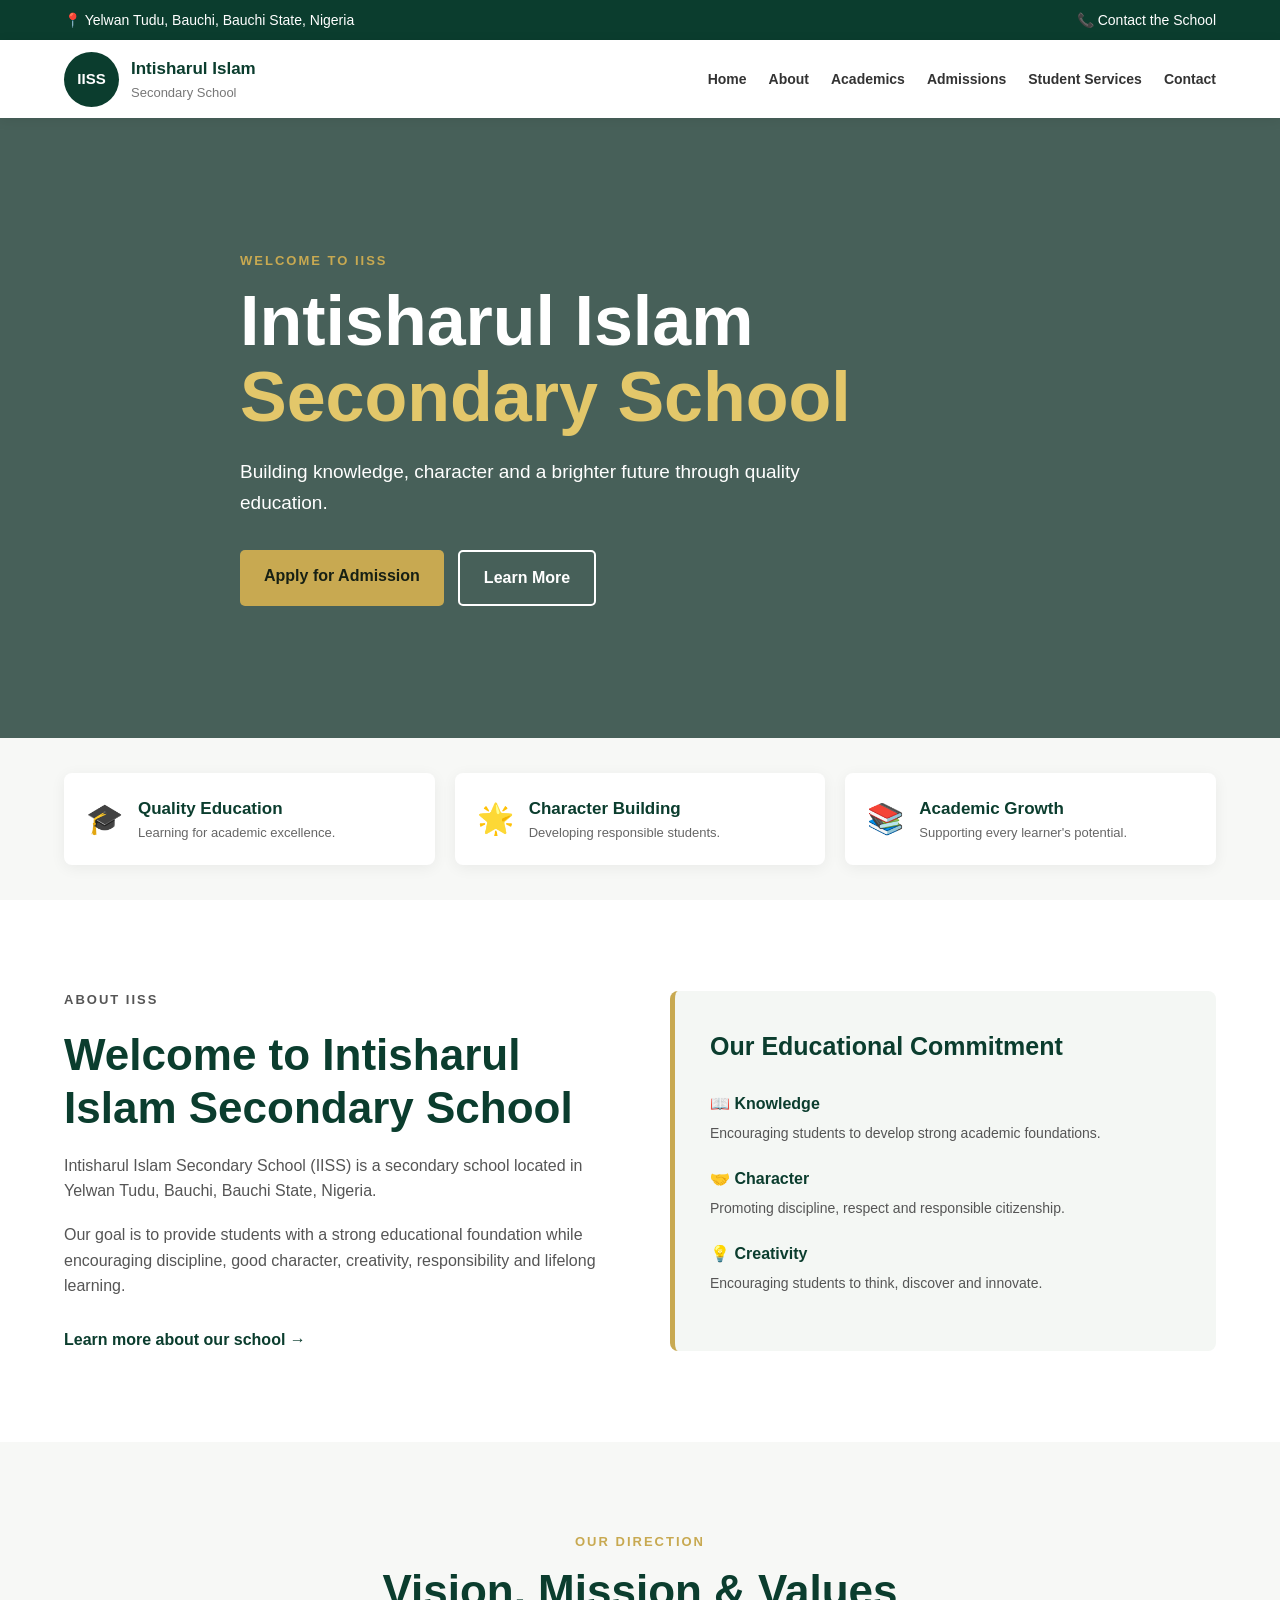
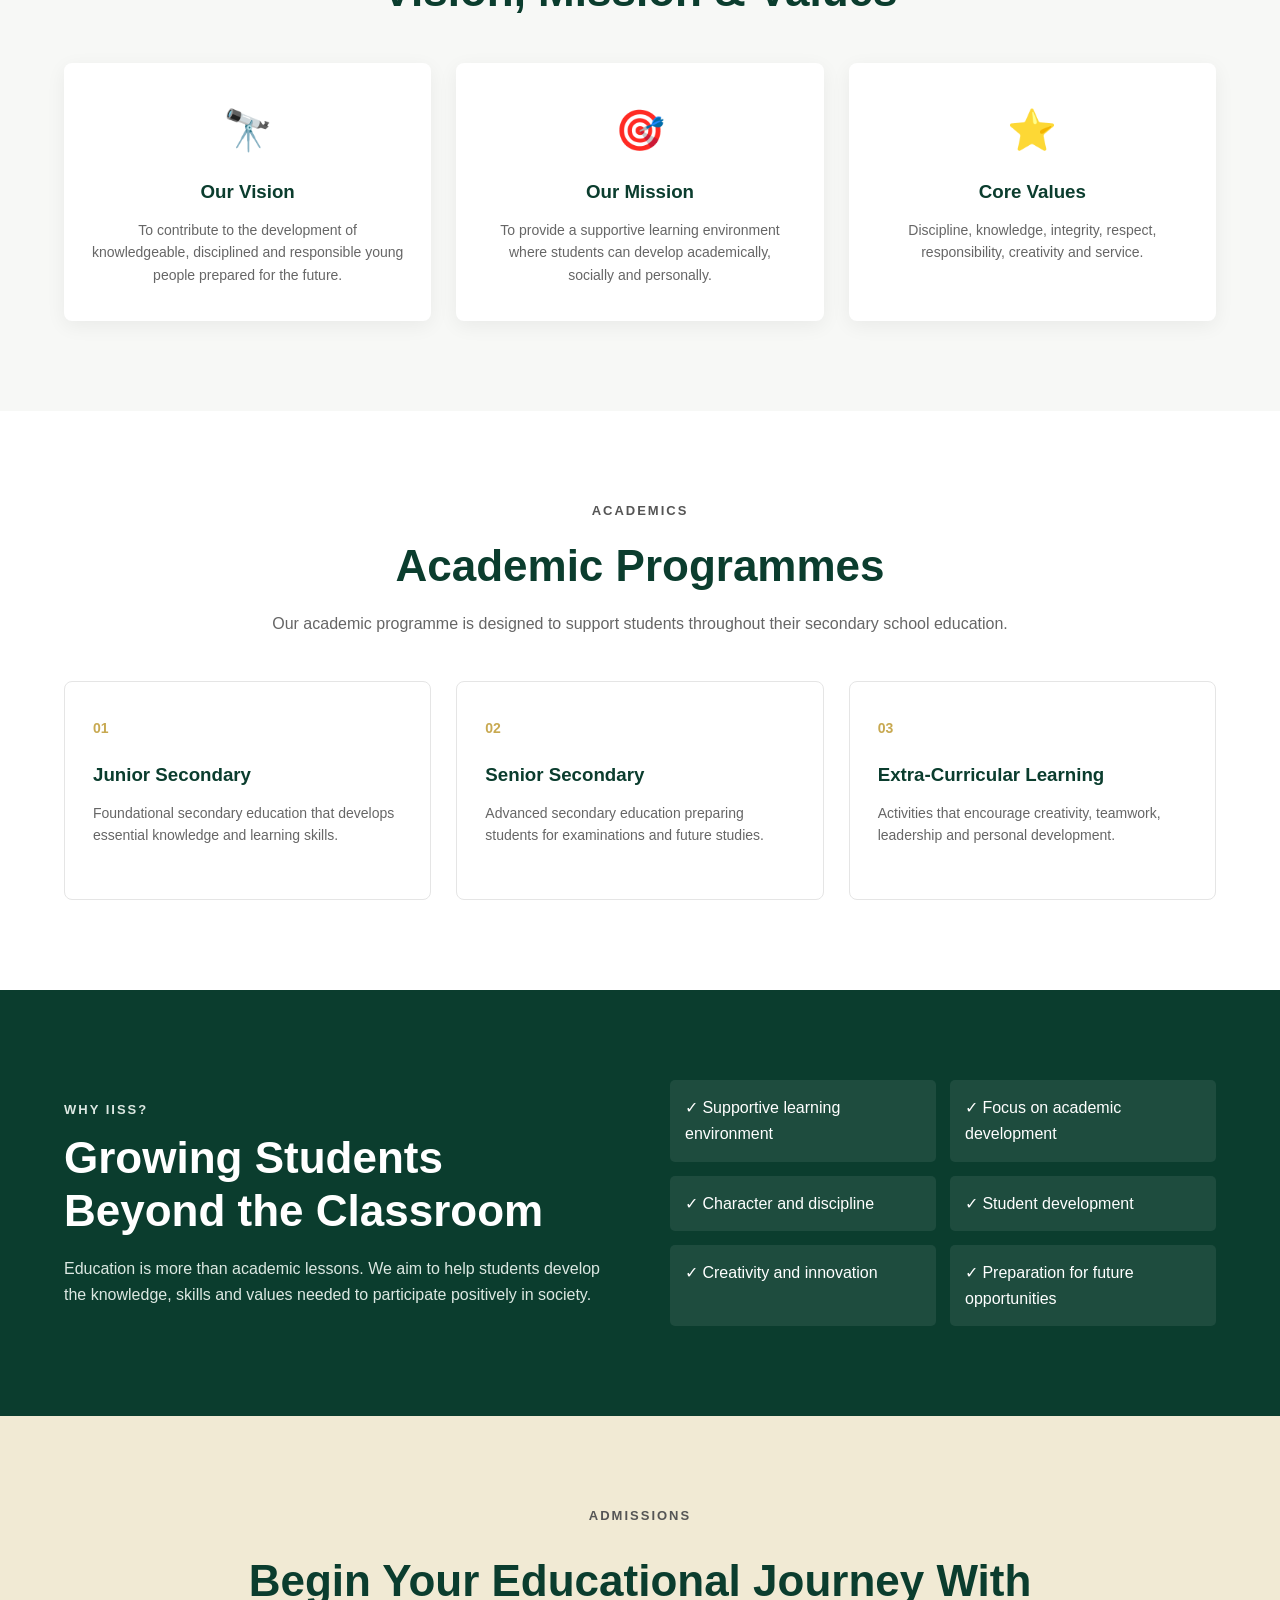
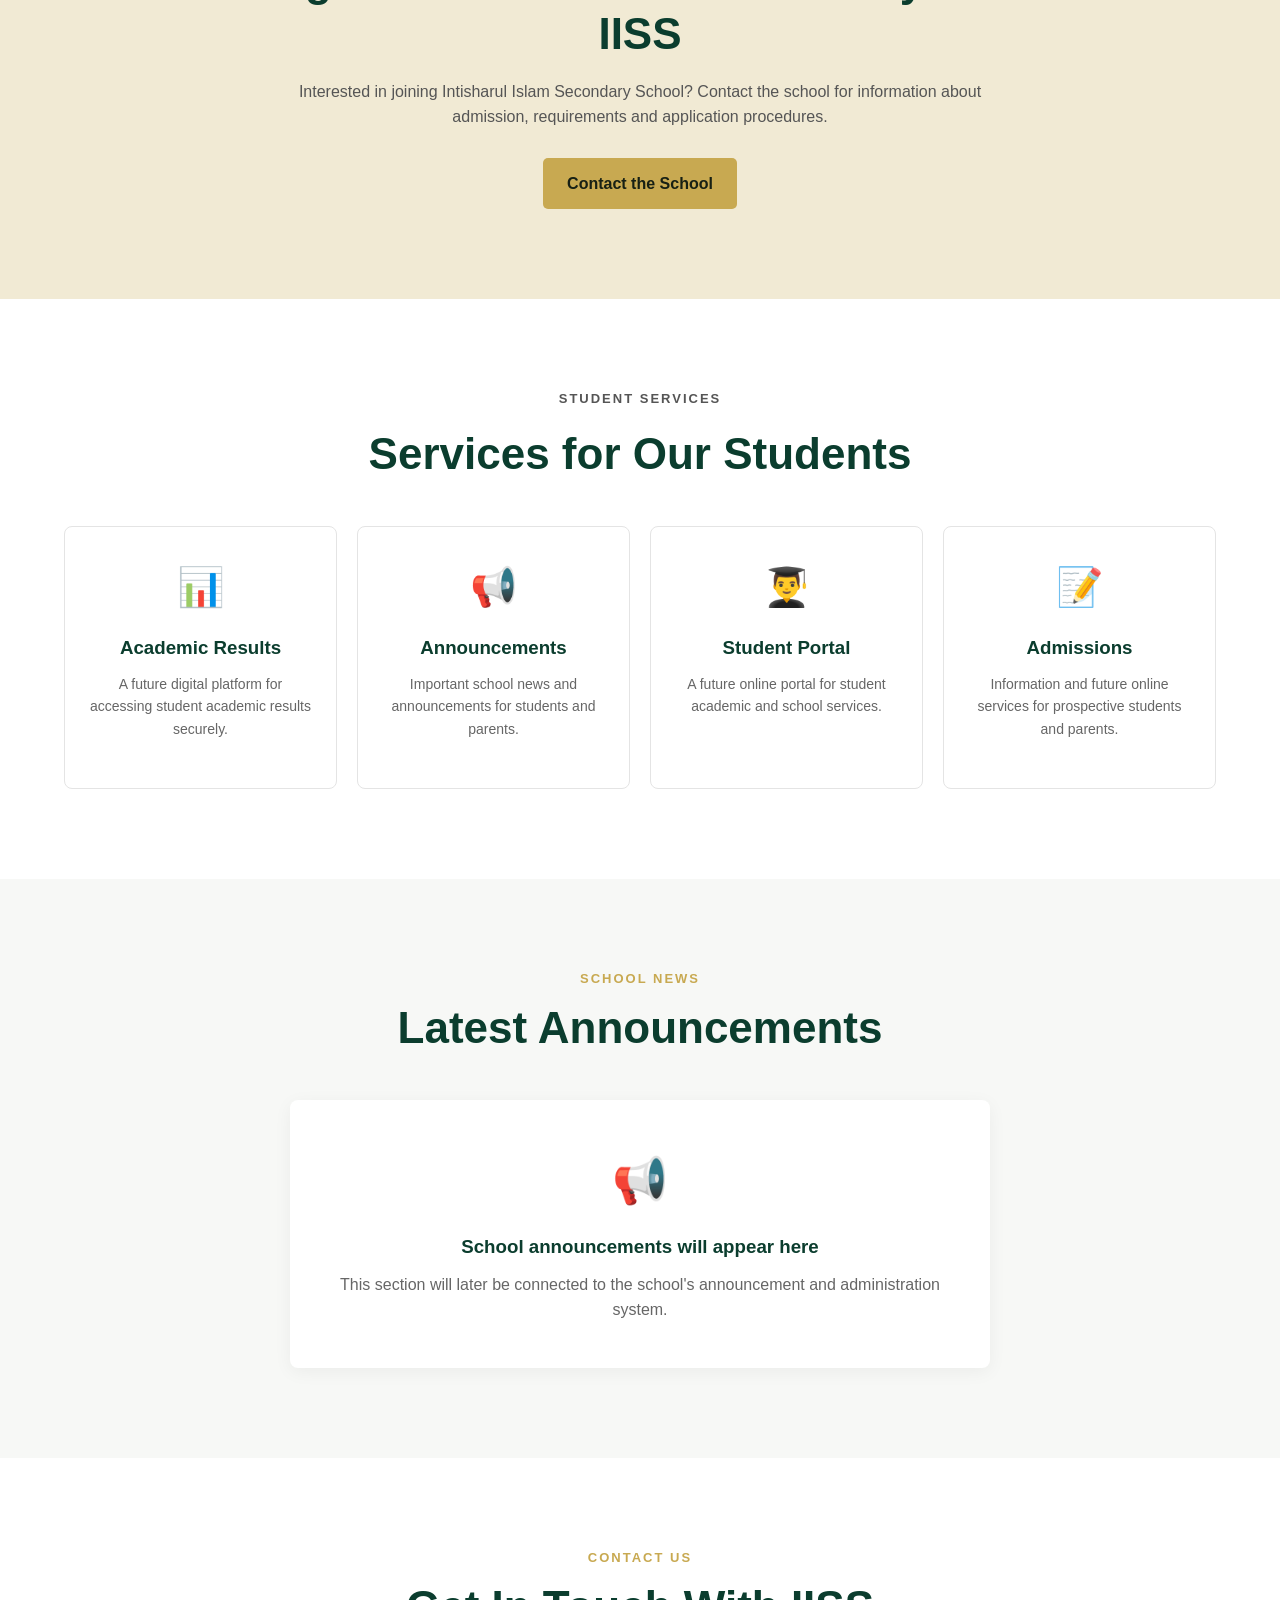
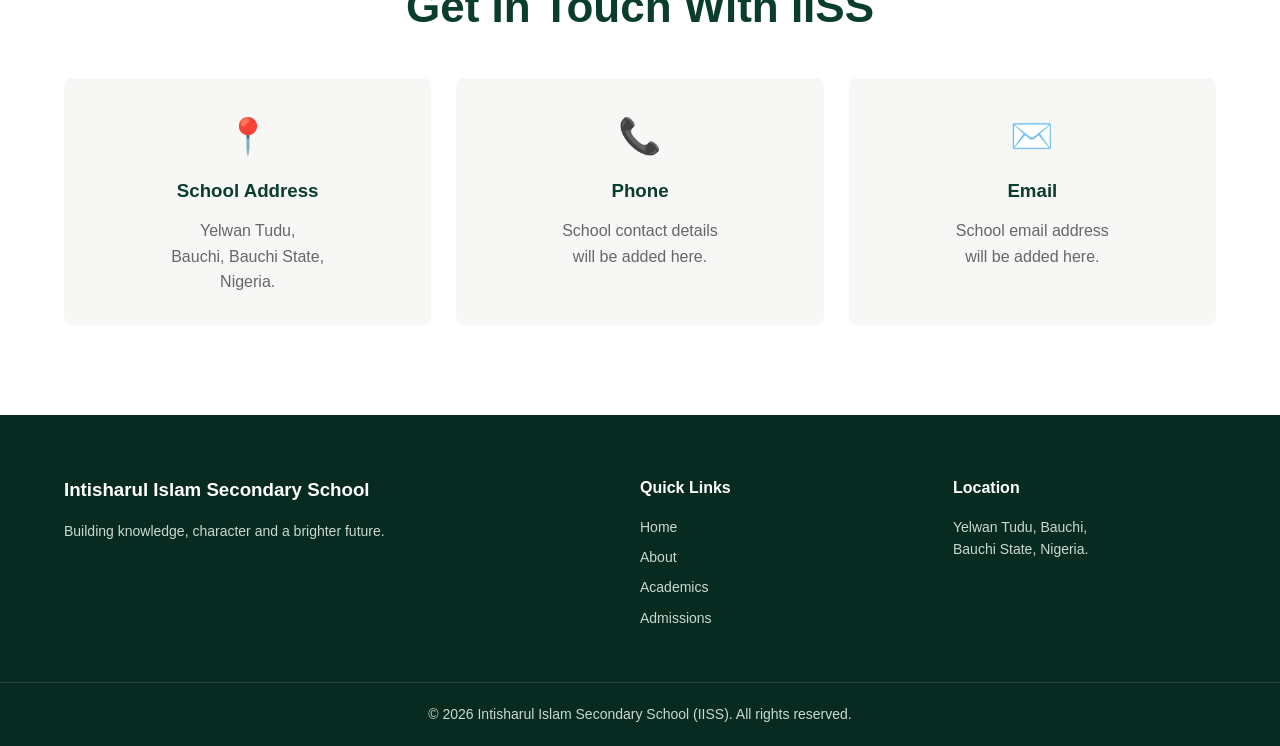
==== commit 23f7f471: "Update index.html" ====
--- a/index.html
+++ b/index.html
@@ -61,7 +61,7 @@
             </p>
 
             <div class="hero-buttons">
-                <a href="#admissions" class="btn btn-primary">
+                <a href="admissions.html" class="btn btn-primary">
                     Apply for Admission
                 </a>
 
--- a/style.css
+++ b/style.css
@@ -1,6 +1,7 @@
-/* IISS SCHOOL WEBSITE
+/* ================================
+   IISS SCHOOL WEBSITE
    Main Stylesheet
-*/
+================================ */
 
 * {
     margin: 0;
@@ -13,209 +14,359 @@
 }
 
 body {
-    font-family: Arial, sans-serif;
+    font-family: Arial, Helvetica, sans-serif;
     line-height: 1.6;
     color: #222;
     background: #ffffff;
 }
 
-/* TOP BAR */
+a {
+    text-decoration: none;
+    color: inherit;
+}
+
+img {
+    max-width: 100%;
+}
+
+.container {
+    width: 90%;
+    max-width: 1200px;
+    margin: 0 auto;
+}
+
+/* ================================
+   TOP BAR
+================================ */
+
 .top-bar {
-    background: #063b2a;
-    color: white;
-    padding: 10px 6%;
+    background: #0b3d2e;
+    color: #ffffff;
+    padding: 9px 0;
+    font-size: 14px;
+}
+
+.top-bar .container {
     display: flex;
     justify-content: space-between;
-    align-items: center;
-    font-size: 14px;
-}
-
-/* NAVIGATION */
-nav {
-    background: white;
-    padding: 15px 6%;
-    display: flex;
-    justify-content: space-between;
-    align-items: center;
-    box-shadow: 0 2px 10px rgba(0, 0, 0, 0.1);
+    gap: 20px;
+}
+
+/* ================================
+   HEADER
+================================ */
+
+.header {
+    background: #ffffff;
+    box-shadow: 0 2px 12px rgba(0, 0, 0, 0.08);
     position: sticky;
     top: 0;
     z-index: 1000;
 }
 
+.nav-container {
+    min-height: 78px;
+    display: flex;
+    align-items: center;
+    justify-content: space-between;
+    gap: 30px;
+}
+
 .logo {
     display: flex;
     align-items: center;
     gap: 12px;
 }
 
-.logo-circle {
-    width: 50px;
-    height: 50px;
+.logo-icon {
+    width: 55px;
+    height: 55px;
     border-radius: 50%;
-    background: #0b7a4b;
-    color: white;
-    display: flex;
+    background: #0b3d2e;
+    color: #ffffff;
+    display: flex;
+    align-items: center;
     justify-content: center;
+    font-weight: bold;
+    font-size: 15px;
+}
+
+.logo-text {
+    display: flex;
+    flex-direction: column;
+}
+
+.logo-text strong {
+    color: #0b3d2e;
+    font-size: 17px;
+}
+
+.logo-text span {
+    color: #777;
+    font-size: 13px;
+}
+
+.navbar {
+    display: flex;
     align-items: center;
-    font-weight: bold;
-    font-size: 18px;
-}
-
-.logo-text h2 {
-    color: #063b2a;
-    font-size: 19px;
-}
-
-.logo-text p {
-    font-size: 12px;
-    color: #666;
-}
-
-.nav-links {
-    display: flex;
-    list-style: none;
-    gap: 25px;
-}
-
-.nav-links a {
-    text-decoration: none;
-    color: #222;
+    gap: 22px;
+}
+
+.navbar a {
+    color: #333;
     font-weight: 600;
-}
-
-.nav-links a:hover {
-    color: #0b7a4b;
-}
-
-/* HERO */
+    font-size: 14px;
+    transition: 0.3s;
+}
+
+.navbar a:hover {
+    color: #0b3d2e;
+}
+
+/* ================================
+   HERO
+================================ */
+
 .hero {
-    min-height: 600px;
-    background:
-        linear-gradient(rgba(0, 60, 40, 0.75), rgba(0, 40, 30, 0.8)),
-        url("https://images.unsplash.com/photo-1562774053-701939374585?auto=format&fit=crop&w=1600&q=80");
+    min-height: 620px;
+    position: relative;
+    display: flex;
+    align-items: center;
+    background-image: url("https://images.unsplash.com/photo-1562774053-701939374585?auto=format&fit=crop&w=1600&q=80");
     background-size: cover;
     background-position: center;
-    display: flex;
-    align-items: center;
-    text-align: center;
-    color: white;
-    padding: 60px 20px;
+    color: #ffffff;
+}
+
+.hero-overlay {
+    position: absolute;
+    inset: 0;
+    background: rgba(0, 35, 25, 0.72);
 }
 
 .hero-content {
-    max-width: 850px;
-    margin: auto;
+    position: relative;
+    z-index: 1;
+    max-width: 800px;
+}
+
+.hero-label,
+.section-label {
+    color: #c8a951;
+    font-weight: bold;
+    letter-spacing: 2px;
+    font-size: 13px;
+    margin-bottom: 12px;
 }
 
 .hero h1 {
-    font-size: 52px;
-    margin-bottom: 20px;
-}
-
-.hero h2 {
-    font-size: 25px;
-    margin-bottom: 15px;
-    font-weight: normal;
-}
-
-.hero p {
-    font-size: 18px;
-    margin-bottom: 30px;
+    font-size: clamp(40px, 6vw, 70px);
+    line-height: 1.08;
+    margin-bottom: 22px;
+}
+
+.hero h1 span {
+    color: #e3c76a;
+}
+
+.hero-text {
+    max-width: 650px;
+    font-size: 19px;
+    margin-bottom: 32px;
+}
+
+.hero-buttons {
+    display: flex;
+    flex-wrap: wrap;
+    gap: 14px;
 }
 
 .btn {
     display: inline-block;
-    padding: 13px 25px;
-    margin: 5px;
+    padding: 13px 24px;
     border-radius: 5px;
-    text-decoration: none;
     font-weight: bold;
+    transition: 0.3s;
 }
 
 .btn-primary {
-    background: #f4c542;
-    color: #222;
+    background: #c8a951;
+    color: #172014;
+}
+
+.btn-primary:hover {
+    transform: translateY(-2px);
+    opacity: 0.9;
 }
 
 .btn-secondary {
-    border: 2px solid white;
-    color: white;
-}
-
-/* GENERAL SECTIONS */
-section {
-    padding: 70px 7%;
-}
-
-.section-title {
+    border: 2px solid #ffffff;
+    color: #ffffff;
+}
+
+.btn-secondary:hover {
+    background: #ffffff;
+    color: #0b3d2e;
+}
+
+/* ================================
+   QUICK INFORMATION
+================================ */
+
+.quick-info {
+    background: #f7f8f6;
+    padding: 35px 0;
+}
+
+.quick-grid {
+    display: grid;
+    grid-template-columns: repeat(3, 1fr);
+    gap: 20px;
+}
+
+.info-card {
+    background: #ffffff;
+    padding: 22px;
+    display: flex;
+    align-items: center;
+    gap: 15px;
+    border-radius: 8px;
+    box-shadow: 0 3px 15px rgba(0, 0, 0, 0.06);
+}
+
+.info-icon {
+    font-size: 30px;
+}
+
+.info-card h3 {
+    font-size: 17px;
+    color: #0b3d2e;
+}
+
+.info-card p {
+    font-size: 13px;
+    color: #666;
+}
+
+/* ================================
+   GENERAL SECTIONS
+================================ */
+
+.section {
+    padding: 90px 0;
+}
+
+.section-heading {
     text-align: center;
-    margin-bottom: 45px;
-}
-
-.section-title h2 {
-    color: #063b2a;
-    font-size: 34px;
-    margin-bottom: 10px;
-}
-
-.section-title p {
+    max-width: 750px;
+    margin: 0 auto 45px;
+}
+
+.section-heading h2,
+.section h2,
+.why-section h2,
+.admission-section h2 {
+    color: #0b3d2e;
+    font-size: clamp(30px, 4vw, 44px);
+    line-height: 1.2;
+    margin-bottom: 18px;
+}
+
+.section-heading > p:last-child {
     color: #666;
 }
 
-/* ABOUT */
-.about {
+/* ================================
+   ABOUT
+================================ */
+
+.two-column {
     display: grid;
     grid-template-columns: 1fr 1fr;
-    gap: 50px;
+    gap: 60px;
     align-items: center;
 }
 
-.about-image img {
-    width: 100%;
-    border-radius: 10px;
-}
-
-.about-text h2 {
-    color: #063b2a;
-    margin-bottom: 20px;
-    font-size: 32px;
-}
-
-.about-text p {
-    margin-bottom: 15px;
-}
-
-/* FEATURES */
-.features {
-    background: #f5f8f6;
-}
-
-.feature-grid {
+.section p {
+    color: #555;
+    margin-bottom: 18px;
+}
+
+.text-link {
+    display: inline-block;
+    color: #0b3d2e;
+    font-weight: bold;
+    margin-top: 10px;
+}
+
+.about-box {
+    background: #f4f7f4;
+    padding: 35px;
+    border-left: 5px solid #c8a951;
+    border-radius: 8px;
+}
+
+.about-box h3 {
+    color: #0b3d2e;
+    margin-bottom: 25px;
+    font-size: 25px;
+}
+
+.commitment {
+    margin-bottom: 22px;
+}
+
+.commitment strong {
+    color: #0b3d2e;
+}
+
+.commitment p {
+    margin: 5px 0 0;
+    font-size: 14px;
+}
+
+/* ================================
+   VISION / MISSION / VALUES
+================================ */
+
+.values-section {
+    background: #f7f8f6;
+    padding: 90px 0;
+}
+
+.values-grid {
     display: grid;
     grid-template-columns: repeat(3, 1fr);
     gap: 25px;
 }
 
-.feature-card {
-    background: white;
-    padding: 30px;
-    border-radius: 10px;
+.value-card {
+    background: #ffffff;
+    padding: 35px 28px;
     text-align: center;
-    box-shadow: 0 3px 15px rgba(0, 0, 0, 0.08);
-}
-
-.feature-card .icon {
+    border-radius: 8px;
+    box-shadow: 0 5px 20px rgba(0, 0, 0, 0.06);
+}
+
+.value-icon {
     font-size: 40px;
     margin-bottom: 15px;
 }
 
-.feature-card h3 {
-    color: #063b2a;
-    margin-bottom: 10px;
-}
-
-/* ACADEMICS */
+.value-card h3 {
+    color: #0b3d2e;
+    margin-bottom: 12px;
+}
+
+.value-card p {
+    color: #666;
+    font-size: 14px;
+}
+
+/* ================================
+   ACADEMICS
+================================ */
+
 .academic-grid {
     display: grid;
     grid-template-columns: repeat(3, 1fr);
@@ -223,171 +374,322 @@
 }
 
 .academic-card {
-    padding: 30px;
-    border: 1px solid #ddd;
-    border-radius: 10px;
+    position: relative;
+    border: 1px solid #e5e5e5;
+    padding: 35px 28px;
+    border-radius: 8px;
+    transition: 0.3s;
+}
+
+.academic-card:hover {
+    transform: translateY(-5px);
+    box-shadow: 0 8px 25px rgba(0, 0, 0, 0.08);
+}
+
+.card-number {
+    color: #c8a951;
+    font-size: 14px;
+    font-weight: bold;
+    margin-bottom: 20px;
 }
 
 .academic-card h3 {
-    color: #0b7a4b;
-    margin-bottom: 10px;
-}
-
-/* SERVICES */
-.services {
-    background: #063b2a;
-    color: white;
-}
-
-.services .section-title h2 {
-    color: white;
-}
-
-.service-grid {
+    color: #0b3d2e;
+    margin-bottom: 12px;
+}
+
+.academic-card p {
+    color: #666;
+    font-size: 14px;
+}
+
+/* ================================
+   WHY IISS
+================================ */
+
+.why-section {
+    background: #0b3d2e;
+    color: #ffffff;
+    padding: 90px 0;
+}
+
+.why-section h2 {
+    color: #ffffff;
+}
+
+.why-section p {
+    color: #dce8e2;
+}
+
+.check-list {
+    display: grid;
+    grid-template-columns: 1fr 1fr;
+    gap: 14px;
+}
+
+.check-list div {
+    background: rgba(255, 255, 255, 0.08);
+    padding: 15px;
+    border-radius: 5px;
+}
+
+/* ================================
+   ADMISSIONS
+================================ */
+
+.admission-section {
+    background: #f1ead4;
+    padding: 90px 0;
+    text-align: center;
+}
+
+.admission-content {
+    max-width: 800px;
+}
+
+.admission-section p {
+    color: #555;
+    max-width: 700px;
+    margin: 0 auto 28px;
+}
+
+/* ================================
+   STUDENT SERVICES
+================================ */
+
+.services-grid {
     display: grid;
     grid-template-columns: repeat(4, 1fr);
     gap: 20px;
 }
 
 .service-card {
-    background: rgba(255, 255, 255, 0.1);
-    padding: 25px;
+    border: 1px solid #e4e4e4;
+    padding: 30px 22px;
+    border-radius: 8px;
+    text-align: center;
+}
+
+.service-card span {
+    font-size: 38px;
+}
+
+.service-card h3 {
+    color: #0b3d2e;
+    margin: 15px 0 10px;
+}
+
+.service-card p {
+    color: #666;
+    font-size: 14px;
+}
+
+/* ================================
+   NEWS
+================================ */
+
+.news-section {
+    background: #f7f8f6;
+    padding: 90px 0;
+}
+
+.news-placeholder {
+    max-width: 700px;
+    margin: auto;
+    background: #ffffff;
+    text-align: center;
+    padding: 45px 25px;
+    border-radius: 8px;
+    box-shadow: 0 4px 18px rgba(0, 0, 0, 0.05);
+}
+
+.news-icon {
+    font-size: 45px;
+    margin-bottom: 15px;
+}
+
+.news-placeholder h3 {
+    color: #0b3d2e;
+    margin-bottom: 10px;
+}
+
+.news-placeholder p {
+    color: #666;
+}
+
+/* ================================
+   CONTACT
+================================ */
+
+.contact-section {
+    padding: 90px 0;
+}
+
+.contact-grid {
+    display: grid;
+    grid-template-columns: repeat(3, 1fr);
+    gap: 25px;
+}
+
+.contact-card {
+    background: #f7f8f6;
+    padding: 30px;
     text-align: center;
     border-radius: 8px;
 }
 
-.service-card h3 {
-    margin-top: 10px;
-}
-
-/* NEWS */
-.announcement {
-    background: #f5f8f6;
-}
-
-.announcement-box {
-    max-width: 900px;
-    margin: auto;
-    background: white;
-    padding: 25px;
-    border-left: 5px solid #0b7a4b;
-    box-shadow: 0 3px 12px rgba(0, 0, 0, 0.08);
-}
-
-/* ADMISSION */
-.admission {
-    background: #0b7a4b;
-    color: white;
+.contact-card span {
+    font-size: 35px;
+}
+
+.contact-card h3 {
+    color: #0b3d2e;
+    margin: 12px 0;
+}
+
+.contact-card p {
+    color: #666;
+}
+
+/* ================================
+   FOOTER
+================================ */
+
+.footer {
+    background: #082b21;
+    color: #ffffff;
+    padding-top: 60px;
+}
+
+.footer-grid {
+    display: grid;
+    grid-template-columns: 2fr 1fr 1fr;
+    gap: 50px;
+    padding-bottom: 45px;
+}
+
+.footer h3,
+.footer h4 {
+    margin-bottom: 15px;
+}
+
+.footer p {
+    color: #cbd8d2;
+    font-size: 14px;
+}
+
+.footer a {
+    display: block;
+    color: #cbd8d2;
+    font-size: 14px;
+    margin-bottom: 8px;
+}
+
+.footer a:hover {
+    color: #ffffff;
+}
+
+.footer-bottom {
+    border-top: 1px solid rgba(255,255,255,0.12);
     text-align: center;
-}
-
-.admission h2 {
-    font-size: 35px;
-    margin-bottom: 15px;
-}
-
-/* CONTACT */
-.contact-grid {
-    display: grid;
-    grid-template-columns: 1fr 1fr;
-    gap: 40px;
-}
-
-.contact-item {
-    margin-bottom: 20px;
-}
-
-.contact-item h3 {
-    color: #063b2a;
-    margin-bottom: 5px;
-}
-
-/* FOOTER */
-footer {
-    background: #03271c;
-    color: white;
-    padding: 40px 7% 20px;
-}
-
-.footer-grid {
-    display: grid;
-    grid-template-columns: 2fr 1fr 1fr;
-    gap: 40px;
-}
-
-footer h3 {
-    margin-bottom: 15px;
-}
-
-footer ul {
-    list-style: none;
-}
-
-footer li {
-    margin-bottom: 8px;
-}
-
-footer a {
-    color: #ddd;
-    text-decoration: none;
-}
-
-.copyright {
-    text-align: center;
-    border-top: 1px solid rgba(255, 255, 255, 0.2);
-    margin-top: 30px;
-    padding-top: 20px;
-    font-size: 14px;
-}
-
-/* MOBILE RESPONSIVE DESIGN */
-@media (max-width: 800px) {
-
-    .top-bar {
+    padding: 20px;
+}
+
+.footer-bottom p {
+    margin: 0;
+}
+
+/* ================================
+   MOBILE RESPONSIVE DESIGN
+================================ */
+
+@media (max-width: 900px) {
+
+    .nav-container {
+        flex-direction: column;
+        padding: 15px 0;
+    }
+
+    .navbar {
+        flex-wrap: wrap;
+        justify-content: center;
+        gap: 12px 18px;
+    }
+
+    .quick-grid,
+    .values-grid,
+    .academic-grid,
+    .contact-grid {
+        grid-template-columns: 1fr;
+    }
+
+    .services-grid {
+        grid-template-columns: 1fr 1fr;
+    }
+
+    .two-column {
+        grid-template-columns: 1fr;
+        gap: 35px;
+    }
+
+    .footer-grid {
+        grid-template-columns: 1fr 1fr;
+    }
+}
+
+@media (max-width: 600px) {
+
+    .container {
+        width: 92%;
+    }
+
+    .top-bar .container {
         flex-direction: column;
         gap: 5px;
         text-align: center;
     }
 
-    nav {
-        padding: 12px 4%;
-    }
-
-    .nav-links {
-        display: none;
-    }
-
     .hero {
-        min-height: 520px;
+        min-height: 560px;
     }
 
     .hero h1 {
-        font-size: 35px;
-    }
-
-    .hero h2 {
-        font-size: 20px;
-    }
-
-    .about,
-    .contact-grid {
+        font-size: 42px;
+    }
+
+    .hero-text {
+        font-size: 16px;
+    }
+
+    .hero-buttons {
+        flex-direction: column;
+        align-items: flex-start;
+    }
+
+    .btn {
+        width: 100%;
+        text-align: center;
+    }
+
+    .services-grid {
         grid-template-columns: 1fr;
     }
 
-    .feature-grid,
-    .academic-grid {
+    .check-list {
         grid-template-columns: 1fr;
-    }
-
-    .service-grid {
-        grid-template-columns: 1fr 1fr;
     }
 
     .footer-grid {
         grid-template-columns: 1fr;
-    }
-
-    section {
-        padding: 50px 5%;
-    }
-}
+        gap: 30px;
+    }
+
+    .section,
+    .values-section,
+    .why-section,
+    .admission-section,
+    .news-section,
+    .contact-section {
+        padding: 65px 0;
+    }
+}
